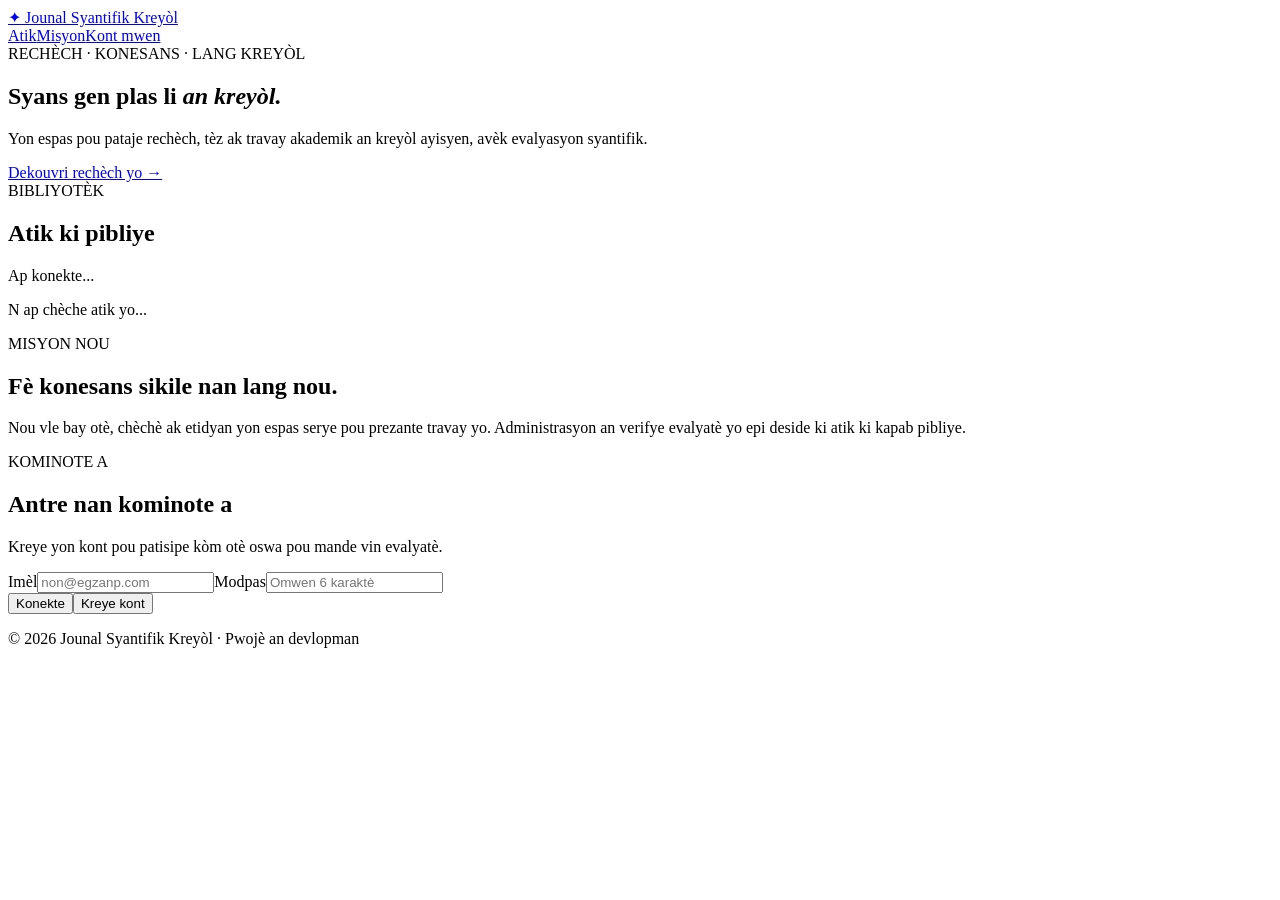
==== index.html @ a8b11b9a "Add initial Haitian Creole journal website: index.html" ====
<!doctype html><html lang="ht"><head><meta charset="UTF-8"><meta name="viewport" content="width=device-width,initial-scale=1"><title>Jounal Syantifik Kreyòl</title><link rel="stylesheet" href="./style.css"></head><body><header><a href="./" class="logo">✦ Jounal Syantifik Kreyòl</a><nav><a href="#atik">Atik</a><a href="#misyon">Misyon</a><a href="#kont">Kont mwen</a></nav></header><main><section class="hero"><span class="eyebrow">RECHÈCH · KONESANS · LANG KREYÒL</span><h1>Syans gen plas li <em>an kreyòl.</em></h1><p>Yon espas pou pataje rechèch, tèz ak travay akademik an kreyòl ayisyen, avèk evalyasyon syantifik.</p><a class="button" href="#atik">Dekouvri rechèch yo →</a></section><section id="atik"><div class="heading"><div><span class="eyebrow">BIBLIYOTÈK</span><h2>Atik ki pibliye</h2></div><span id="status">Ap konekte...</span></div><div id="articles" class="cards"><p>N ap chèche atik yo...</p></div></section><section id="misyon" class="mission"><div><span class="eyebrow">MISYON NOU</span><h2>Fè konesans sikile nan lang nou.</h2></div><p>Nou vle bay otè, chèchè ak etidyan yon espas serye pou prezante travay yo. Administrasyon an verifye evalyatè yo epi deside ki atik ki kapab pibliye.</p></section><section id="kont"><span class="eyebrow">KOMINOTE A</span><h2>Antre nan kominote a</h2><p>Kreye yon kont pou patisipe kòm otè oswa pou mande vin evalyatè.</p><div id="account"><form id="auth"><label>Imèl<input name="email" type="email" required placeholder="non@egzanp.com"></label><label>Modpas<input name="password" type="password" required minlength="6" placeholder="Omwen 6 karaktè"></label><div class="buttons"><button type="submit">Konekte</button><button type="button" id="signup" class="outline">Kreye kont</button></div></form></div><p id="message" role="status"></p></section></main><footer>© 2026 Jounal Syantifik Kreyòl · Pwojè an devlopman</footer><script type="module" src="./app.js"></script></body></html>
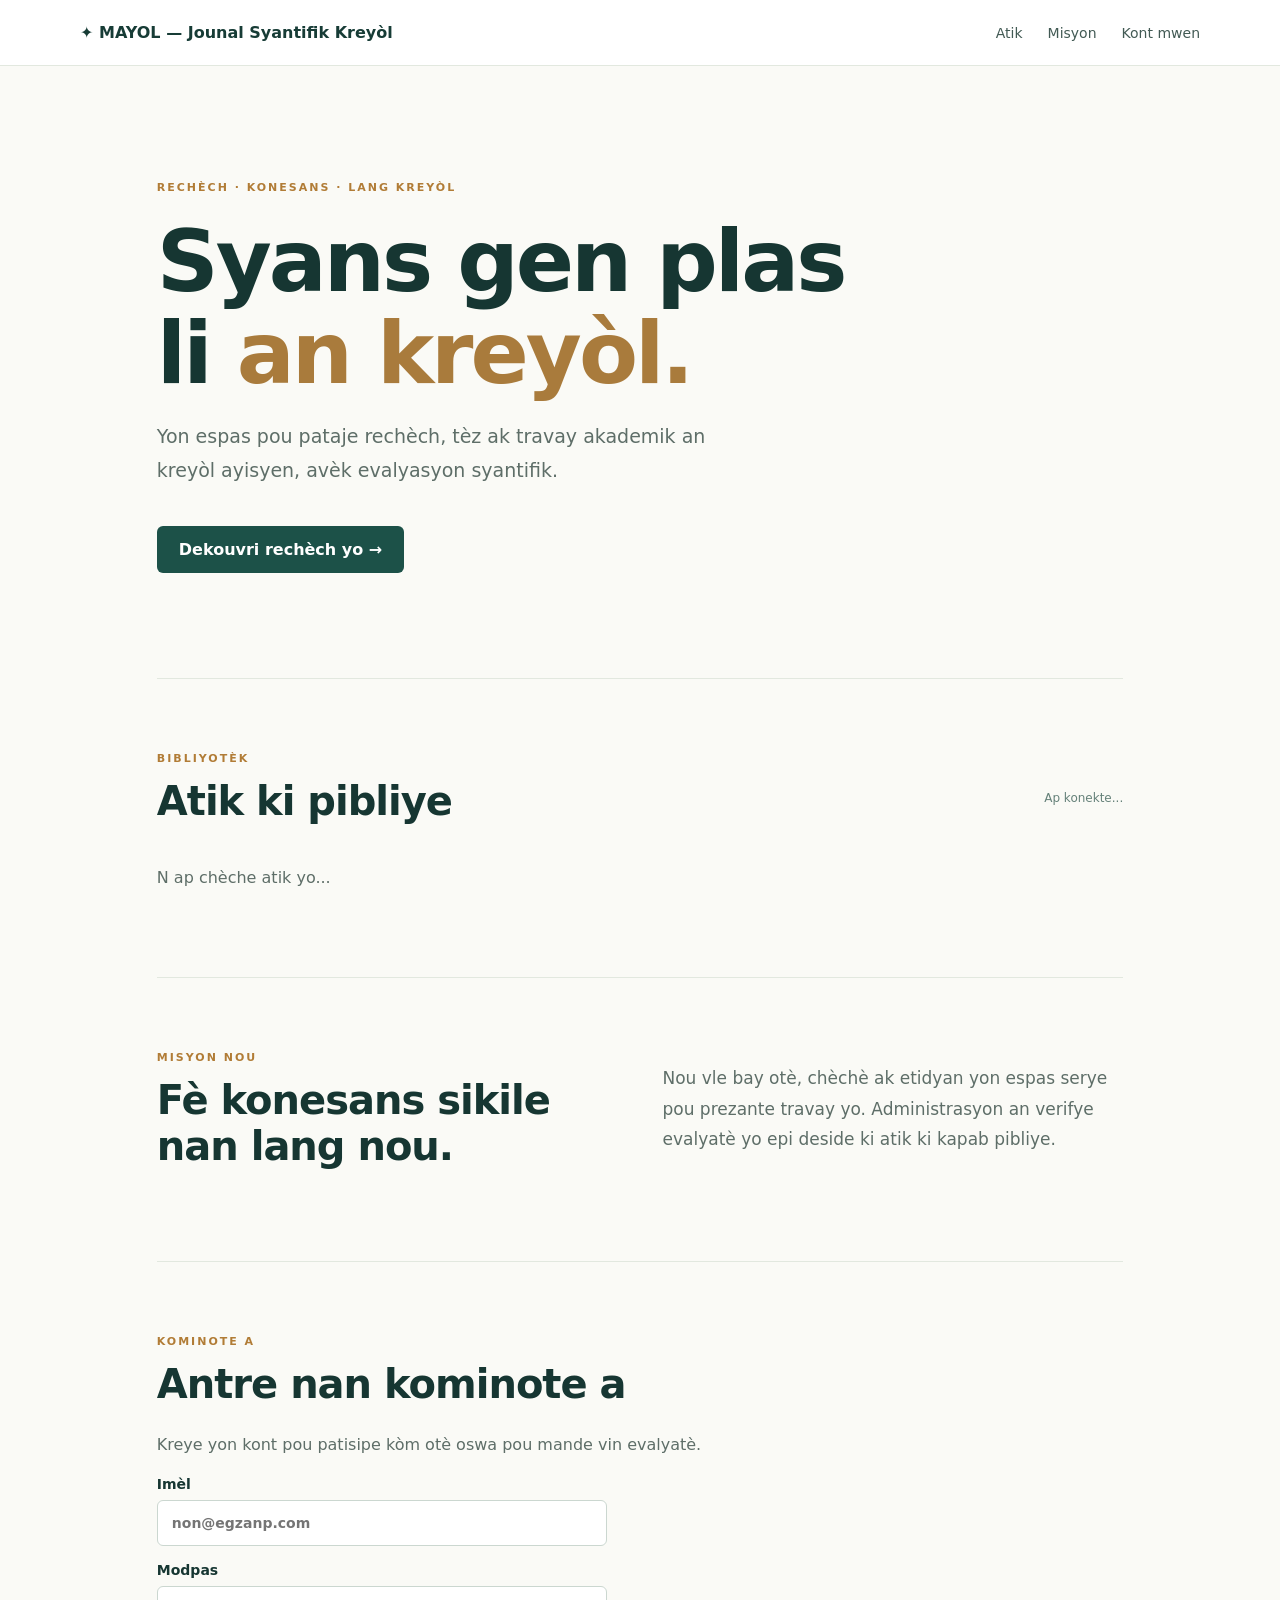
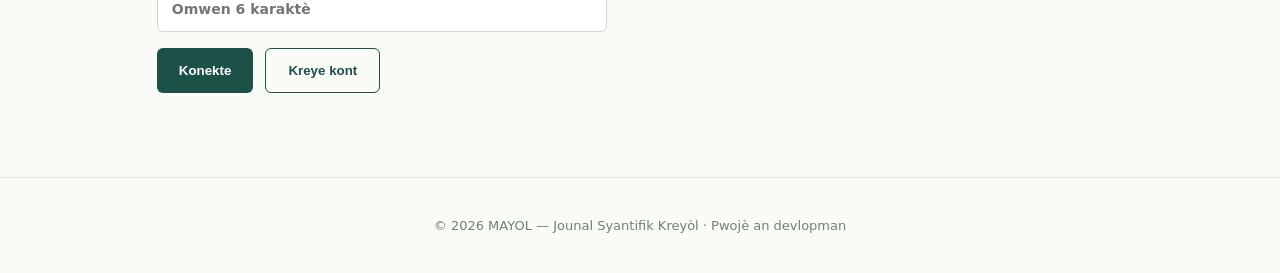
==== commit 979eb535: "Brand journal website as MAYOL" ====
--- a/index.html
+++ b/index.html
@@ -1 +1 @@
-<!doctype html><html lang="ht"><head><meta charset="UTF-8"><meta name="viewport" content="width=device-width,initial-scale=1"><title>Jounal Syantifik Kreyòl</title><link rel="stylesheet" href="./style.css"></head><body><header><a href="./" class="logo">✦ Jounal Syantifik Kreyòl</a><nav><a href="#atik">Atik</a><a href="#misyon">Misyon</a><a href="#kont">Kont mwen</a></nav></header><main><section class="hero"><span class="eyebrow">RECHÈCH · KONESANS · LANG KREYÒL</span><h1>Syans gen plas li <em>an kreyòl.</em></h1><p>Yon espas pou pataje rechèch, tèz ak travay akademik an kreyòl ayisyen, avèk evalyasyon syantifik.</p><a class="button" href="#atik">Dekouvri rechèch yo →</a></section><section id="atik"><div class="heading"><div><span class="eyebrow">BIBLIYOTÈK</span><h2>Atik ki pibliye</h2></div><span id="status">Ap konekte...</span></div><div id="articles" class="cards"><p>N ap chèche atik yo...</p></div></section><section id="misyon" class="mission"><div><span class="eyebrow">MISYON NOU</span><h2>Fè konesans sikile nan lang nou.</h2></div><p>Nou vle bay otè, chèchè ak etidyan yon espas serye pou prezante travay yo. Administrasyon an verifye evalyatè yo epi deside ki atik ki kapab pibliye.</p></section><section id="kont"><span class="eyebrow">KOMINOTE A</span><h2>Antre nan kominote a</h2><p>Kreye yon kont pou patisipe kòm otè oswa pou mande vin evalyatè.</p><div id="account"><form id="auth"><label>Imèl<input name="email" type="email" required placeholder="non@egzanp.com"></label><label>Modpas<input name="password" type="password" required minlength="6" placeholder="Omwen 6 karaktè"></label><div class="buttons"><button type="submit">Konekte</button><button type="button" id="signup" class="outline">Kreye kont</button></div></form></div><p id="message" role="status"></p></section></main><footer>© 2026 Jounal Syantifik Kreyòl · Pwojè an devlopman</footer><script type="module" src="./app.js"></script></body></html>+<!doctype html><html lang="ht"><head><meta charset="UTF-8"><meta name="viewport" content="width=device-width,initial-scale=1"><title>MAYOL — Jounal Syantifik Kreyòl</title><link rel="stylesheet" href="./style.css"></head><body><header><a href="./" class="logo">✦ MAYOL <span>— Jounal Syantifik Kreyòl</span></a><nav><a href="#atik">Atik</a><a href="#misyon">Misyon</a><a href="#kont">Kont mwen</a></nav></header><main><section class="hero"><span class="eyebrow">RECHÈCH · KONESANS · LANG KREYÒL</span><h1>Syans gen plas li <em>an kreyòl.</em></h1><p>Yon espas pou pataje rechèch, tèz ak travay akademik an kreyòl ayisyen, avèk evalyasyon syantifik.</p><a class="button" href="#atik">Dekouvri rechèch yo →</a></section><section id="atik"><div class="heading"><div><span class="eyebrow">BIBLIYOTÈK</span><h2>Atik ki pibliye</h2></div><span id="status">Ap konekte...</span></div><div id="articles" class="cards"><p>N ap chèche atik yo...</p></div></section><section id="misyon" class="mission"><div><span class="eyebrow">MISYON NOU</span><h2>Fè konesans sikile nan lang nou.</h2></div><p>Nou vle bay otè, chèchè ak etidyan yon espas serye pou prezante travay yo. Administrasyon an verifye evalyatè yo epi deside ki atik ki kapab pibliye.</p></section><section id="kont"><span class="eyebrow">KOMINOTE A</span><h2>Antre nan kominote a</h2><p>Kreye yon kont pou patisipe kòm otè oswa pou mande vin evalyatè.</p><div id="account"><form id="auth"><label>Imèl<input name="email" type="email" required placeholder="non@egzanp.com"></label><label>Modpas<input name="password" type="password" required minlength="6" placeholder="Omwen 6 karaktè"></label><div class="buttons"><button type="submit">Konekte</button><button type="button" id="signup" class="outline">Kreye kont</button></div></form></div><p id="message" role="status"></p></section></main><footer>© 2026 MAYOL — Jounal Syantifik Kreyòl · Pwojè an devlopman</footer><script type="module" src="./app.js"></script></body></html>
--- a/style.css
+++ b/style.css
@@ -0,0 +1 @@
+:root{font-family:Inter,system-ui,-apple-system,sans-serif;color:#163632;background:#fafaf6;scroll-behavior:smooth}*{box-sizing:border-box}body{margin:0}header{display:flex;justify-content:space-between;align-items:center;padding:23px max(6%,calc((100vw - 1120px)/2));border-bottom:1px solid #e2e8df;background:white;gap:20px}.logo{font-weight:800;color:#173c36;text-decoration:none}nav{display:flex;gap:25px}nav a{color:#425a54;text-decoration:none;font-size:14px}main{max-width:1120px;margin:auto;padding:0 6%}.hero{padding:110px 0 105px;max-width:730px}.eyebrow{font-size:11px;letter-spacing:2px;color:#b17c36;font-weight:800}h1{font-size:clamp(46px,7vw,86px);line-height:1.07;letter-spacing:-3px;margin:20px 0}h1 em{color:#a97b3c;font-style:normal}p{line-height:1.8;color:#5e6e68}.hero p{font-size:19px;max-width:610px}.button,button{background:#1c5148;color:white;border:0;border-radius:6px;padding:14px 22px;display:inline-block;text-decoration:none;font-weight:700;cursor:pointer}.button{margin-top:20px}section:not(.hero){padding:68px 0;border-top:1px solid #e2e8df}.heading{display:flex;justify-content:space-between;align-items:center;gap:16px}h2{font-size:clamp(28px,4vw,40px);letter-spacing:-1px;margin:12px 0 24px}.cards{display:grid;grid-template-columns:repeat(auto-fit,minmax(250px,1fr));gap:18px}.article,.empty{background:white;padding:24px;border:1px solid #e0e8e2;border-radius:10px}.article h3{margin:8px 0}.article small{color:#a57939}.mission{display:grid;grid-template-columns:1fr 1fr;gap:45px}.mission p{font-size:17px}form{max-width:450px;display:grid;gap:16px}label{display:grid;gap:8px;font-size:14px;font-weight:600}input{padding:14px;border:1px solid #cbd7d0;border-radius:6px;font:inherit}.buttons{display:flex;gap:12px}.outline{background:transparent;color:#1c5148;border:1px solid #1c5148}#status{font-size:12px;color:#658179}#message{font-weight:600}footer{text-align:center;padding:40px;border-top:1px solid #e2e8df;color:#718079;font-size:13px}@media(max-width:650px){header{padding:20px;display:block}nav{margin-top:15px;gap:18px}main{padding:0 20px}.hero{padding:75px 0}.mission{grid-template-columns:1fr;gap:0}h1{letter-spacing:-2px}}
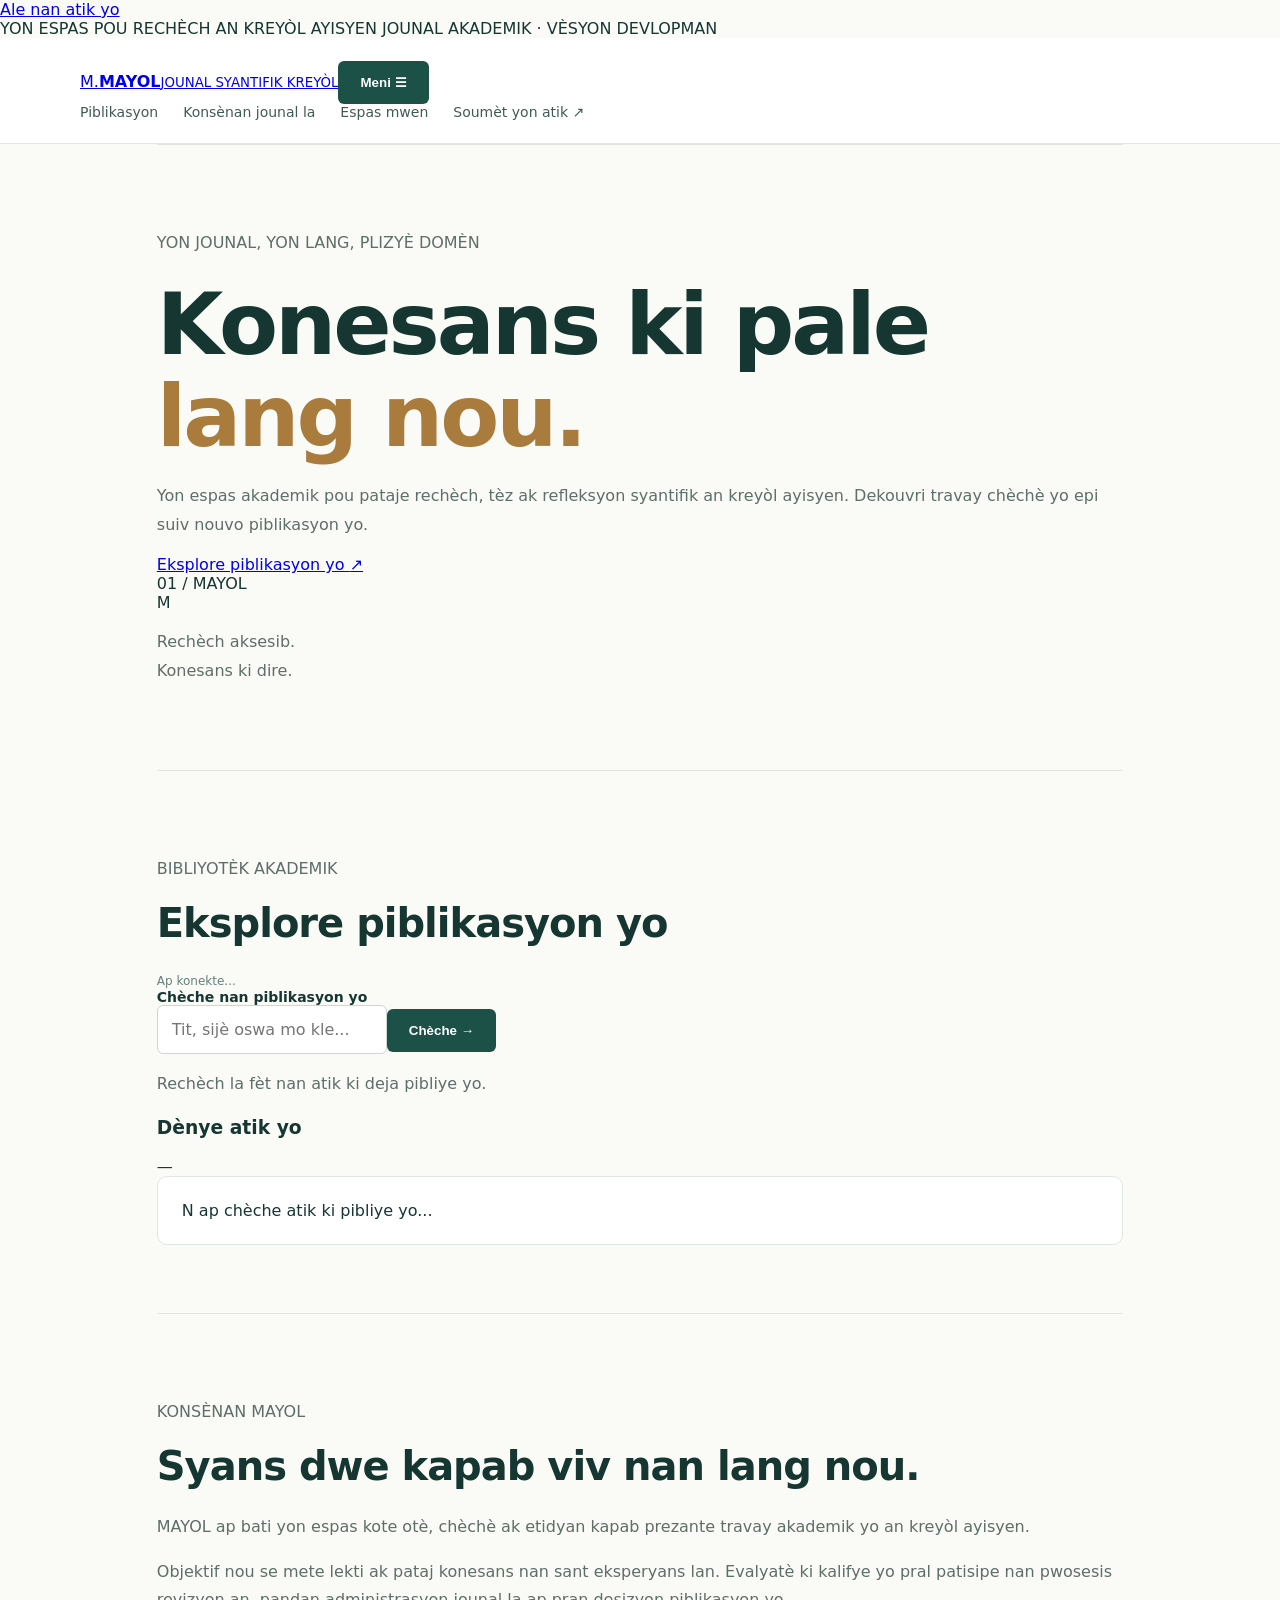
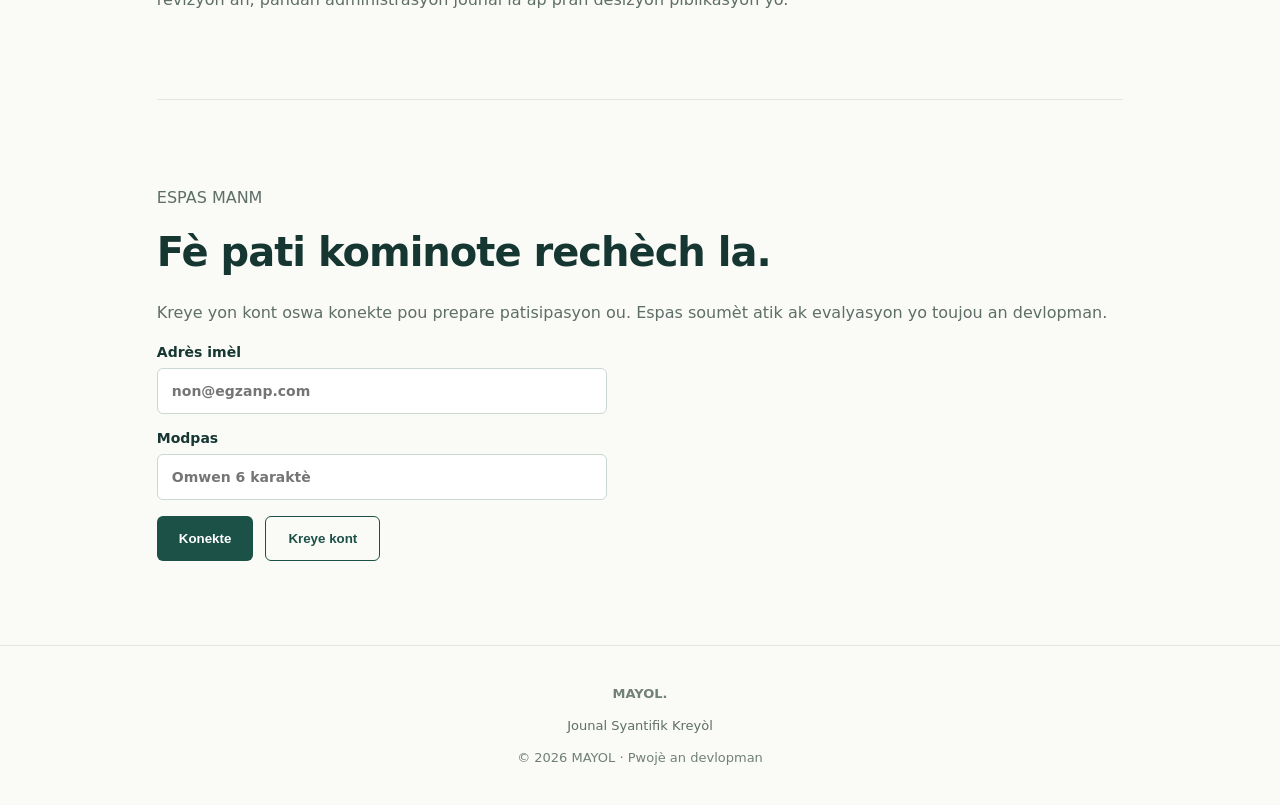
==== commit eb0c0cb5: "Redesign MAYOL in academic editorial style" ====
--- a/index.html
+++ b/index.html
@@ -1 +1,9 @@
-<!doctype html><html lang="ht"><head><meta charset="UTF-8"><meta name="viewport" content="width=device-width,initial-scale=1"><title>MAYOL — Jounal Syantifik Kreyòl</title><link rel="stylesheet" href="./style.css"></head><body><header><a href="./" class="logo">✦ MAYOL <span>— Jounal Syantifik Kreyòl</span></a><nav><a href="#atik">Atik</a><a href="#misyon">Misyon</a><a href="#kont">Kont mwen</a></nav></header><main><section class="hero"><span class="eyebrow">RECHÈCH · KONESANS · LANG KREYÒL</span><h1>Syans gen plas li <em>an kreyòl.</em></h1><p>Yon espas pou pataje rechèch, tèz ak travay akademik an kreyòl ayisyen, avèk evalyasyon syantifik.</p><a class="button" href="#atik">Dekouvri rechèch yo →</a></section><section id="atik"><div class="heading"><div><span class="eyebrow">BIBLIYOTÈK</span><h2>Atik ki pibliye</h2></div><span id="status">Ap konekte...</span></div><div id="articles" class="cards"><p>N ap chèche atik yo...</p></div></section><section id="misyon" class="mission"><div><span class="eyebrow">MISYON NOU</span><h2>Fè konesans sikile nan lang nou.</h2></div><p>Nou vle bay otè, chèchè ak etidyan yon espas serye pou prezante travay yo. Administrasyon an verifye evalyatè yo epi deside ki atik ki kapab pibliye.</p></section><section id="kont"><span class="eyebrow">KOMINOTE A</span><h2>Antre nan kominote a</h2><p>Kreye yon kont pou patisipe kòm otè oswa pou mande vin evalyatè.</p><div id="account"><form id="auth"><label>Imèl<input name="email" type="email" required placeholder="non@egzanp.com"></label><label>Modpas<input name="password" type="password" required minlength="6" placeholder="Omwen 6 karaktè"></label><div class="buttons"><button type="submit">Konekte</button><button type="button" id="signup" class="outline">Kreye kont</button></div></form></div><p id="message" role="status"></p></section></main><footer>© 2026 MAYOL — Jounal Syantifik Kreyòl · Pwojè an devlopman</footer><script type="module" src="./app.js"></script></body></html>+<!doctype html>
+<html lang="ht"><head><meta charset="UTF-8"><meta name="viewport" content="width=device-width,initial-scale=1"><meta name="description" content="MAYOL — Jounal syantifik an kreyòl ayisyen. Rechèch, atik ak konesans akademik."><title>MAYOL — Jounal Syantifik Kreyòl</title><link rel="stylesheet" href="./style.css"></head>
+<body><a class="skip" href="#atik">Ale nan atik yo</a><div class="utility"><div class="wrap">YON ESPAS POU RECHÈCH AN KREYÒL AYISYEN <span>JOUNAL AKADEMIK · VÈSYON DEVLOPMAN</span></div></div>
+<header class="site-header"><div class="wrap header-inner"><a class="brand" href="./" aria-label="MAYOL, paj dakèy"><span class="brand-mark">M.</span><span class="brand-text"><strong>MAYOL</strong><small>JOUNAL SYANTIFIK KREYÒL</small></span></a><button class="menu-toggle" id="menu-toggle" aria-expanded="false" aria-controls="main-nav">Meni ☰</button><nav id="main-nav" aria-label="Navigasyon prensipal"><a href="#atik">Piblikasyon</a><a href="#misyon">Konsènan jounal la</a><a href="#kont">Espas mwen</a><a class="nav-cta" href="#kont">Soumèt yon atik <span aria-hidden="true">↗</span></a></nav></div></header>
+<main><section class="intro wrap"><div class="intro-main"><p class="kicker"><span class="rule"></span> YON JOUNAL, YON LANG, PLIZYÈ DOMÈN</p><h1>Konesans ki pale <em>lang nou.</em></h1><p class="lead">Yon espas akademik pou pataje rechèch, tèz ak refleksyon syantifik an kreyòl ayisyen. Dekouvri travay chèchè yo epi suiv nouvo piblikasyon yo.</p><a class="text-link" href="#atik">Eksplore piblikasyon yo <span aria-hidden="true">↗</span></a></div><aside class="intro-aside"><span class="aside-no">01 / MAYOL</span><div class="aside-art" aria-hidden="true"><span>M</span></div><p>Rechèch aksesib.<br>Konesans ki dire.</p></aside></section>
+<section id="atik" class="catalog"><div class="wrap"><div class="section-top"><div><p class="kicker">BIBLIYOTÈK AKADEMIK</p><h2>Eksplore piblikasyon yo</h2></div><span id="status" class="connection" aria-live="polite">Ap konekte...</span></div><div class="searchbar"><label class="search-label" for="article-search">Chèche nan piblikasyon yo</label><div class="search-controls"><input id="article-search" type="search" placeholder="Tit, sijè oswa mo kle..." autocomplete="off"><button id="search-button" type="button">Chèche <span aria-hidden="true">→</span></button></div><p class="search-hint">Rechèch la fèt nan atik ki deja pibliye yo.</p></div><div class="catalog-heading"><h3>Dènye atik yo</h3><span id="article-count" aria-live="polite">—</span></div><div id="articles" class="article-list"><div class="empty">N ap chèche atik ki pibliye yo...</div></div></div></section>
+<section id="misyon" class="about wrap"><div><p class="kicker">KONSÈNAN MAYOL</p><h2>Syans dwe kapab viv nan lang nou.</h2></div><div class="about-copy"><p>MAYOL ap bati yon espas kote otè, chèchè ak etidyan kapab prezante travay akademik yo an kreyòl ayisyen.</p><p>Objektif nou se mete lekti ak pataj konesans nan sant eksperyans lan. Evalyatè ki kalifye yo pral patisipe nan pwosesis revizyon an, pandan administrasyon jounal la ap pran desizyon piblikasyon yo.</p></div></section>
+<section id="kont" class="account-section"><div class="wrap account-grid"><div><p class="kicker">ESPAS MANM</p><h2>Fè pati kominote rechèch la.</h2><p>Kreye yon kont oswa konekte pou prepare patisipasyon ou. Espas soumèt atik ak evalyasyon yo toujou an devlopman.</p></div><div class="account-panel"><div id="account"><form id="auth"><label>Adrès imèl<input name="email" type="email" required placeholder="non@egzanp.com"></label><label>Modpas<input name="password" type="password" minlength="6" required placeholder="Omwen 6 karaktè"></label><div class="buttons"><button type="submit">Konekte</button><button type="button" id="signup" class="outline">Kreye kont</button></div></form></div><p id="message" role="status"></p></div></div></section></main>
+<footer><div class="wrap footer-inner"><div><strong>MAYOL.</strong><p>Jounal Syantifik Kreyòl</p></div><span>© 2026 MAYOL · Pwojè an devlopman</span></div></footer><script type="module" src="./app.js"></script></body></html>
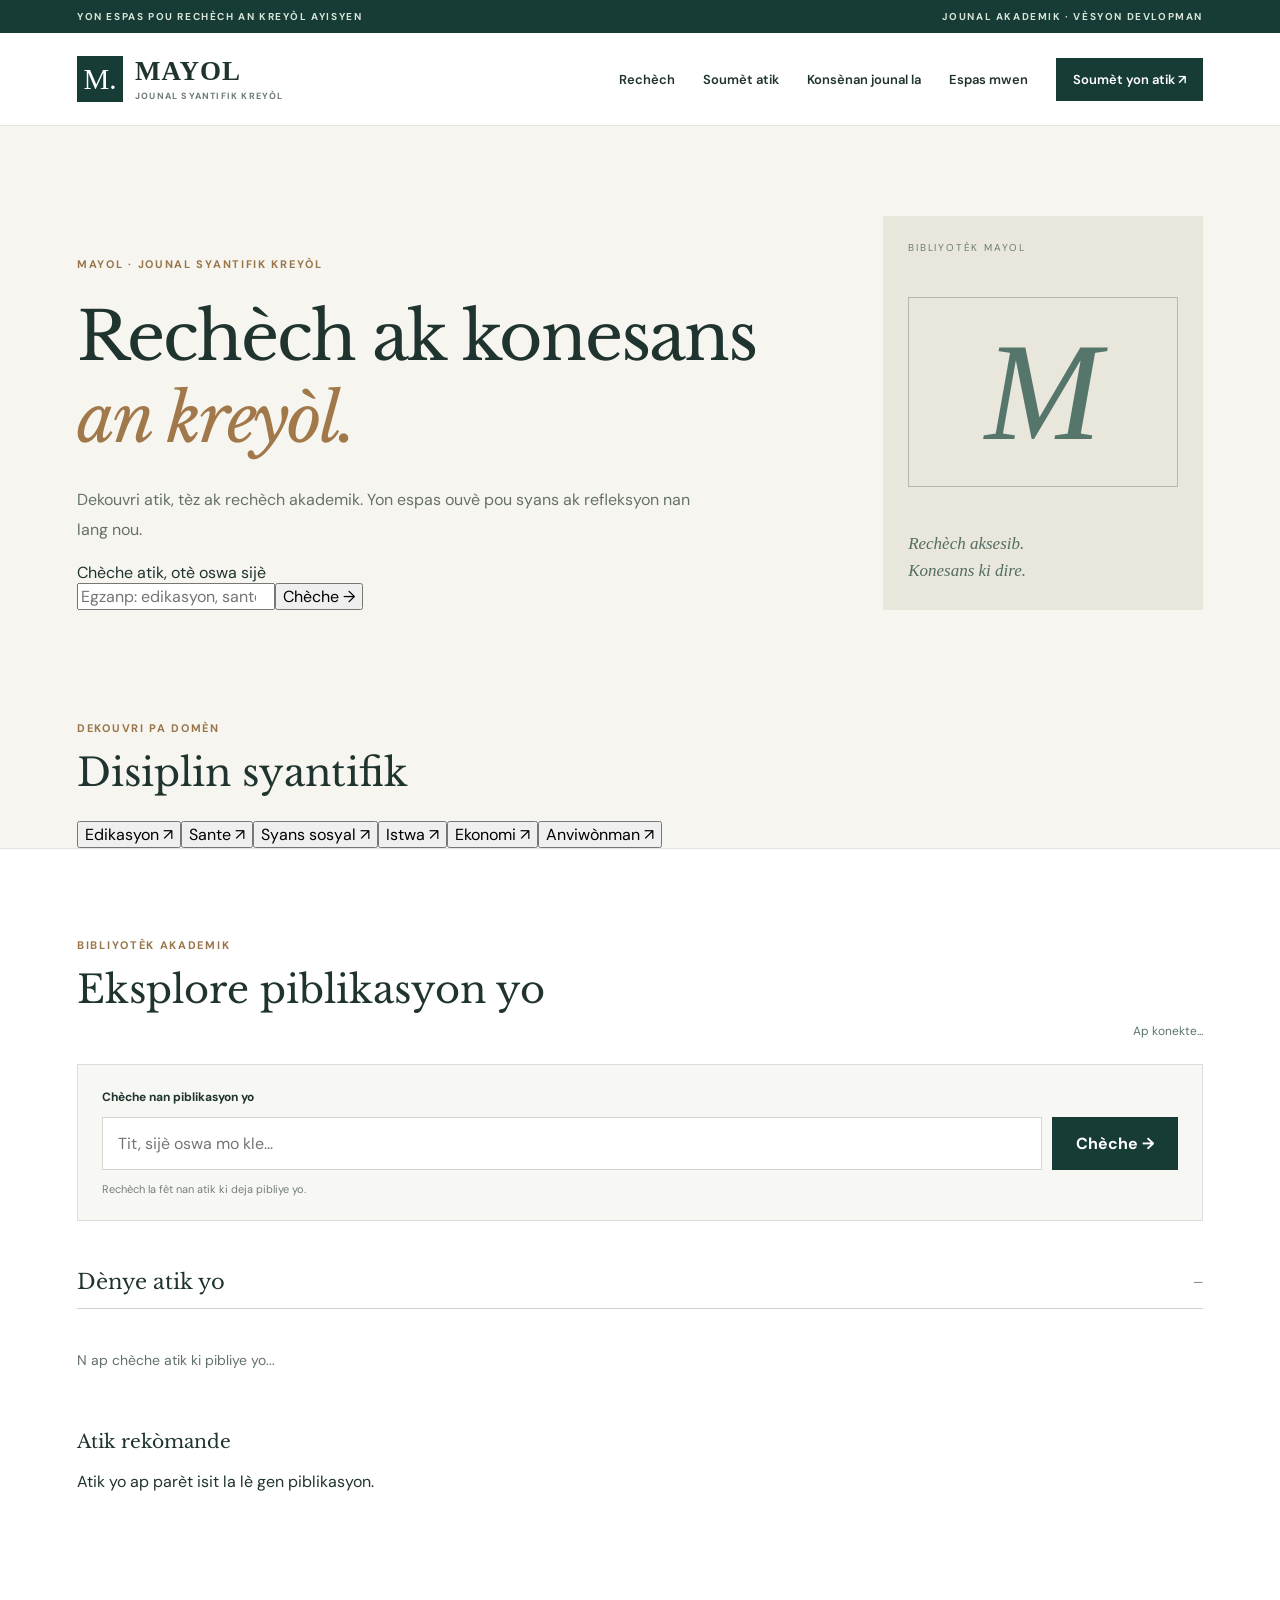
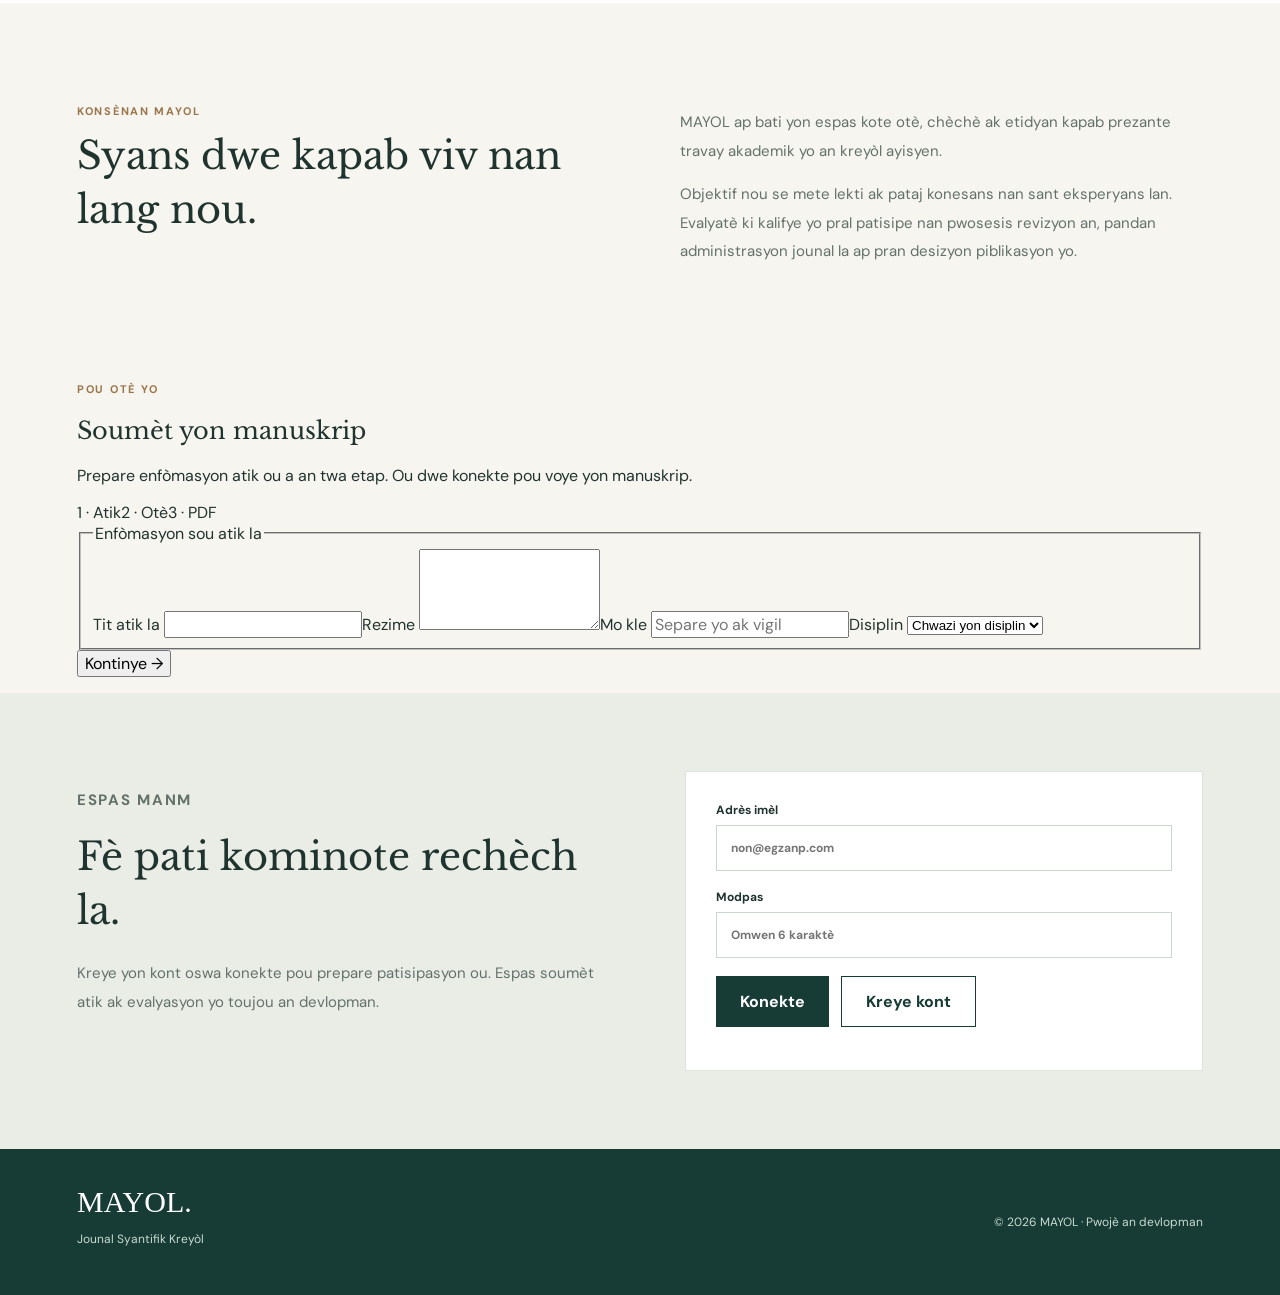
==== commit 36b927dc: "Build SSRN-inspired homepage and manuscript submission wizard" ====
--- a/index.html
+++ b/index.html
@@ -1,9 +1,8 @@
 <!doctype html>
 <html lang="ht"><head><meta charset="UTF-8"><meta name="viewport" content="width=device-width,initial-scale=1"><meta name="description" content="MAYOL — Jounal syantifik an kreyòl ayisyen. Rechèch, atik ak konesans akademik."><title>MAYOL — Jounal Syantifik Kreyòl</title><link rel="stylesheet" href="./style.css"></head>
 <body><a class="skip" href="#atik">Ale nan atik yo</a><div class="utility"><div class="wrap">YON ESPAS POU RECHÈCH AN KREYÒL AYISYEN <span>JOUNAL AKADEMIK · VÈSYON DEVLOPMAN</span></div></div>
-<header class="site-header"><div class="wrap header-inner"><a class="brand" href="./" aria-label="MAYOL, paj dakèy"><span class="brand-mark">M.</span><span class="brand-text"><strong>MAYOL</strong><small>JOUNAL SYANTIFIK KREYÒL</small></span></a><button class="menu-toggle" id="menu-toggle" aria-expanded="false" aria-controls="main-nav">Meni ☰</button><nav id="main-nav" aria-label="Navigasyon prensipal"><a href="#atik">Piblikasyon</a><a href="#misyon">Konsènan jounal la</a><a href="#kont">Espas mwen</a><a class="nav-cta" href="#kont">Soumèt yon atik <span aria-hidden="true">↗</span></a></nav></div></header>
-<main><section class="intro wrap"><div class="intro-main"><p class="kicker"><span class="rule"></span> YON JOUNAL, YON LANG, PLIZYÈ DOMÈN</p><h1>Konesans ki pale <em>lang nou.</em></h1><p class="lead">Yon espas akademik pou pataje rechèch, tèz ak refleksyon syantifik an kreyòl ayisyen. Dekouvri travay chèchè yo epi suiv nouvo piblikasyon yo.</p><a class="text-link" href="#atik">Eksplore piblikasyon yo <span aria-hidden="true">↗</span></a></div><aside class="intro-aside"><span class="aside-no">01 / MAYOL</span><div class="aside-art" aria-hidden="true"><span>M</span></div><p>Rechèch aksesib.<br>Konesans ki dire.</p></aside></section>
-<section id="atik" class="catalog"><div class="wrap"><div class="section-top"><div><p class="kicker">BIBLIYOTÈK AKADEMIK</p><h2>Eksplore piblikasyon yo</h2></div><span id="status" class="connection" aria-live="polite">Ap konekte...</span></div><div class="searchbar"><label class="search-label" for="article-search">Chèche nan piblikasyon yo</label><div class="search-controls"><input id="article-search" type="search" placeholder="Tit, sijè oswa mo kle..." autocomplete="off"><button id="search-button" type="button">Chèche <span aria-hidden="true">→</span></button></div><p class="search-hint">Rechèch la fèt nan atik ki deja pibliye yo.</p></div><div class="catalog-heading"><h3>Dènye atik yo</h3><span id="article-count" aria-live="polite">—</span></div><div id="articles" class="article-list"><div class="empty">N ap chèche atik ki pibliye yo...</div></div></div></section>
+<header class="site-header"><div class="wrap header-inner"><a class="brand" href="./" aria-label="MAYOL, paj dakèy"><span class="brand-mark">M.</span><span class="brand-text"><strong>MAYOL</strong><small>JOUNAL SYANTIFIK KREYÒL</small></span></a><button class="menu-toggle" id="menu-toggle" aria-expanded="false" aria-controls="main-nav">Meni ☰</button><nav id="main-nav" aria-label="Navigasyon prensipal"><a href="#atik">Rechèch</a><a href="#soumèt">Soumèt atik</a><a href="#misyon">Konsènan jounal la</a><a href="#kont">Espas mwen</a><a class="nav-cta" href="#soumèt">Soumèt yon atik <span aria-hidden="true">↗</span></a></nav></div></header>
+<main><section class="intro wrap"><div class="intro-main"><p class="kicker">MAYOL · JOUNAL SYANTIFIK KREYÒL</p><h1>Rechèch ak konesans <em>an kreyòl.</em></h1><p class="lead">Dekouvri atik, tèz ak rechèch akademik. Yon espas ouvè pou syans ak refleksyon nan lang nou.</p><form id="hero-search" class="hero-search"><label for="hero-query">Chèche atik, otè oswa sijè</label><div><input id="hero-query" type="search" placeholder="Egzanp: edikasyon, sante, istwa..." required><button type="submit">Chèche →</button></div></form></div><aside class="intro-aside"><span class="aside-no">BIBLIYOTÈK MAYOL</span><div class="aside-art" aria-hidden="true"><span>M</span></div><p>Rechèch aksesib.<br>Konesans ki dire.</p></aside></section><section class="disciplines wrap" aria-label="Disiplin syantifik"><div class="section-top"><div><p class="kicker">DEKOUVRI PA DOMÈN</p><h2>Disiplin syantifik</h2></div></div><div class="discipline-grid"><button data-topic="Edikasyon">Edikasyon <span>↗</span></button><button data-topic="Sante">Sante <span>↗</span></button><button data-topic="Syans sosyal">Syans sosyal <span>↗</span></button><button data-topic="Istwa">Istwa <span>↗</span></button><button data-topic="Ekonomi">Ekonomi <span>↗</span></button><button data-topic="Anviwònman">Anviwònman <span>↗</span></button></div></section><section id="atik" class="catalog"><div class="wrap"><div class="section-top"><div><p class="kicker">BIBLIYOTÈK AKADEMIK</p><h2>Eksplore piblikasyon yo</h2></div><span id="status" class="connection" aria-live="polite">Ap konekte...</span></div><div class="searchbar"><label class="search-label" for="article-search">Chèche nan piblikasyon yo</label><div class="search-controls"><input id="article-search" type="search" placeholder="Tit, sijè oswa mo kle..." autocomplete="off"><button id="search-button" type="button">Chèche <span aria-hidden="true">→</span></button></div><p class="search-hint">Rechèch la fèt nan atik ki deja pibliye yo.</p></div><div class="catalog-heading"><h3>Dènye atik yo</h3><span id="article-count" aria-live="polite">—</span></div><div class="publication-columns"><div><div id="articles" class="article-list"><div class="empty">N ap chèche atik ki pibliye yo...</div></div></div><aside class="recommendations"><h3>Atik rekòmande</h3><div id="recommended"><p>Atik yo ap parèt isit la lè gen piblikasyon.</p></div></aside></div></div></section>
 <section id="misyon" class="about wrap"><div><p class="kicker">KONSÈNAN MAYOL</p><h2>Syans dwe kapab viv nan lang nou.</h2></div><div class="about-copy"><p>MAYOL ap bati yon espas kote otè, chèchè ak etidyan kapab prezante travay akademik yo an kreyòl ayisyen.</p><p>Objektif nou se mete lekti ak pataj konesans nan sant eksperyans lan. Evalyatè ki kalifye yo pral patisipe nan pwosesis revizyon an, pandan administrasyon jounal la ap pran desizyon piblikasyon yo.</p></div></section>
-<section id="kont" class="account-section"><div class="wrap account-grid"><div><p class="kicker">ESPAS MANM</p><h2>Fè pati kominote rechèch la.</h2><p>Kreye yon kont oswa konekte pou prepare patisipasyon ou. Espas soumèt atik ak evalyasyon yo toujou an devlopman.</p></div><div class="account-panel"><div id="account"><form id="auth"><label>Adrès imèl<input name="email" type="email" required placeholder="non@egzanp.com"></label><label>Modpas<input name="password" type="password" minlength="6" required placeholder="Omwen 6 karaktè"></label><div class="buttons"><button type="submit">Konekte</button><button type="button" id="signup" class="outline">Kreye kont</button></div></form></div><p id="message" role="status"></p></div></div></section></main>
+<section id="soumèt" class="submission wrap"><p class="kicker">POU OTÈ YO</p><h2>Soumèt yon manuskrip</h2><p>Prepare enfòmasyon atik ou a an twa etap. Ou dwe konekte pou voye yon manuskrip.</p><div class="stepper" aria-label="Etap soumèt"><span class="active">1 · Atik</span><span>2 · Otè</span><span>3 · PDF</span></div><form id="submission-form"><fieldset data-step="1"><legend>Enfòmasyon sou atik la</legend><label>Tit atik la <input name="title" required maxlength="250"></label><label>Rezime <textarea name="abstract" rows="5" required maxlength="4000"></textarea></label><label>Mo kle <input name="keywords" placeholder="Separe yo ak vigil"></label><label>Disiplin <select name="discipline" required><option value="">Chwazi yon disiplin</option><option>Edikasyon</option><option>Sante</option><option>Syans sosyal</option><option>Istwa</option><option>Ekonomi</option><option>Anviwònman</option><option>Lòt</option></select></label></fieldset><fieldset data-step="2" hidden><legend>Enfòmasyon sou otè yo</legend><label>Non otè prensipal la <input name="author" required></label><label>Afilyasyon (inivèsite oswa òganizasyon) <input name="affiliation" required></label><label>Lòt otè (si genyen) <textarea name="coauthors" rows="3" placeholder="Non ak afilyasyon chak otè"></textarea></label></fieldset><fieldset data-step="3" hidden><legend>Fichye manuskrip la</legend><label>PDF obligatwa <input name="pdf" type="file" accept=".pdf,application/pdf" required></label><p class="fineprint">Maksimòm 15 MB. Fichye a dwe rete prive jiskaske administrasyon an otorize piblikasyon an.</p></fieldset><div class="step-actions"><button type="button" id="step-back" class="outline" hidden>Tounen</button><button type="button" id="step-next">Kontinye →</button><button type="submit" id="submit-paper" hidden>Voye manuskrip la</button></div><p id="submission-message" role="status"></p></form></section><section id="kont" class="account-section"><div class="wrap account-grid"><div><p class="kicker">ESPAS MANM</p><h2>Fè pati kominote rechèch la.</h2><p>Kreye yon kont oswa konekte pou prepare patisipasyon ou. Espas soumèt atik ak evalyasyon yo toujou an devlopman.</p></div><div class="account-panel"><div id="account"><form id="auth"><label>Adrès imèl<input name="email" type="email" required placeholder="non@egzanp.com"></label><label>Modpas<input name="password" type="password" minlength="6" required placeholder="Omwen 6 karaktè"></label><div class="buttons"><button type="submit">Konekte</button><button type="button" id="signup" class="outline">Kreye kont</button></div></form></div><p id="message" role="status"></p></div></div></section></main>
 <footer><div class="wrap footer-inner"><div><strong>MAYOL.</strong><p>Jounal Syantifik Kreyòl</p></div><span>© 2026 MAYOL · Pwojè an devlopman</span></div></footer><script type="module" src="./app.js"></script></body></html>
--- a/style.css
+++ b/style.css
@@ -1 +1,2 @@
-:root{font-family:Inter,system-ui,-apple-system,sans-serif;color:#163632;background:#fafaf6;scroll-behavior:smooth}*{box-sizing:border-box}body{margin:0}header{display:flex;justify-content:space-between;align-items:center;padding:23px max(6%,calc((100vw - 1120px)/2));border-bottom:1px solid #e2e8df;background:white;gap:20px}.logo{font-weight:800;color:#173c36;text-decoration:none}nav{display:flex;gap:25px}nav a{color:#425a54;text-decoration:none;font-size:14px}main{max-width:1120px;margin:auto;padding:0 6%}.hero{padding:110px 0 105px;max-width:730px}.eyebrow{font-size:11px;letter-spacing:2px;color:#b17c36;font-weight:800}h1{font-size:clamp(46px,7vw,86px);line-height:1.07;letter-spacing:-3px;margin:20px 0}h1 em{color:#a97b3c;font-style:normal}p{line-height:1.8;color:#5e6e68}.hero p{font-size:19px;max-width:610px}.button,button{background:#1c5148;color:white;border:0;border-radius:6px;padding:14px 22px;display:inline-block;text-decoration:none;font-weight:700;cursor:pointer}.button{margin-top:20px}section:not(.hero){padding:68px 0;border-top:1px solid #e2e8df}.heading{display:flex;justify-content:space-between;align-items:center;gap:16px}h2{font-size:clamp(28px,4vw,40px);letter-spacing:-1px;margin:12px 0 24px}.cards{display:grid;grid-template-columns:repeat(auto-fit,minmax(250px,1fr));gap:18px}.article,.empty{background:white;padding:24px;border:1px solid #e0e8e2;border-radius:10px}.article h3{margin:8px 0}.article small{color:#a57939}.mission{display:grid;grid-template-columns:1fr 1fr;gap:45px}.mission p{font-size:17px}form{max-width:450px;display:grid;gap:16px}label{display:grid;gap:8px;font-size:14px;font-weight:600}input{padding:14px;border:1px solid #cbd7d0;border-radius:6px;font:inherit}.buttons{display:flex;gap:12px}.outline{background:transparent;color:#1c5148;border:1px solid #1c5148}#status{font-size:12px;color:#658179}#message{font-weight:600}footer{text-align:center;padding:40px;border-top:1px solid #e2e8df;color:#718079;font-size:13px}@media(max-width:650px){header{padding:20px;display:block}nav{margin-top:15px;gap:18px}main{padding:0 20px}.hero{padding:75px 0}.mission{grid-template-columns:1fr;gap:0}h1{letter-spacing:-2px}}+@import url('https://fonts.googleapis.com/css2?family=DM+Sans:wght@400;500;600;700&family=Libre+Baskerville:ital,wght@0,400;0,700;1,400&display=swap');
+:root{font-family:'DM Sans',Arial,sans-serif;color:#20342f;background:#f7f5ef;scroll-behavior:smooth}*{box-sizing:border-box}body{margin:0}a{color:inherit}button,input{font:inherit}button{cursor:pointer}button:focus-visible,a:focus-visible,input:focus-visible{outline:3px solid #a77b4b;outline-offset:3px}.wrap{max-width:1190px;margin:auto;padding:0 32px}.skip{position:absolute;left:-9999px;top:10px;background:#fff;padding:10px;z-index:20}.skip:focus{left:10px}.utility{background:#173b35;color:#d8e3d9;font-size:10px;font-weight:700;letter-spacing:1.6px}.utility .wrap{display:flex;justify-content:space-between;padding-top:10px;padding-bottom:10px;gap:15px}.site-header{background:#fff;border-bottom:1px solid #e2e5df}.header-inner{min-height:92px;display:flex;align-items:center;justify-content:space-between;gap:24px}.brand{display:flex;align-items:center;gap:12px;text-decoration:none}.brand-mark{display:grid;place-items:center;background:#173b35;color:#fff;width:46px;height:46px;font-family:Georgia,serif;font-size:29px}.brand-text{display:grid;gap:3px}.brand-text strong{font-family:Georgia,serif;font-size:27px;letter-spacing:1px}.brand-text small{font-size:9px;font-weight:700;letter-spacing:1.2px;color:#6e7b74}nav{display:flex;align-items:center;gap:28px}nav a{font-size:13px;text-decoration:none;font-weight:600}nav a:hover,.text-link:hover{color:#9b703f}.nav-cta{background:#173b35;color:white;padding:13px 17px}.nav-cta:hover{color:white;background:#24584f}.menu-toggle{display:none;background:transparent;border:1px solid #b9c6bd;padding:9px}.intro{display:grid;grid-template-columns:1.6fr .7fr;gap:75px;padding-top:90px;padding-bottom:100px}.intro-main{padding-top:30px}.kicker{font-size:11px;font-weight:700;letter-spacing:1.7px;color:#9a754a;text-transform:uppercase}.rule{display:inline-block;width:23px;height:1px;background:#a77b4b;vertical-align:middle;margin-right:8px}h1,h2,h3{font-family:'Libre Baskerville',Georgia,serif;font-weight:400}h1{font-size:clamp(42px,5.2vw,70px);line-height:1.23;letter-spacing:-2px;max-width:730px;margin:25px 0}h1 em{color:#a0784a;font-weight:400}.lead{max-width:630px;color:#64716b;line-height:1.9;font-size:16px}.text-link{display:inline-flex;gap:18px;text-decoration:none;border-bottom:1px solid #a0784a;padding:0 0 10px;margin-top:26px;font-size:13px;font-weight:700}.intro-aside{background:#e9e7dc;padding:25px;min-height:365px;display:flex;flex-direction:column;justify-content:space-between}.aside-no{font-size:10px;letter-spacing:1.8px;color:#6b7b70}.aside-art{height:190px;display:grid;place-items:center;border:1px solid #b4b8a9}.aside-art span{font:italic 140px Georgia,serif;color:#56766b;line-height:1}.intro-aside p{font:italic 17px/1.6 Georgia,serif;color:#536d60;margin:0}.catalog{background:#fff;padding:78px 0 95px;border-top:1px solid #e2e5df}.section-top{display:flex;justify-content:space-between;align-items:end;gap:25px}.section-top h2,.about h2,.account-grid h2{font-size:clamp(28px,3vw,40px);line-height:1.4;margin:10px 0 22px}.connection{font-size:12px;color:#58766a}.searchbar{border:1px solid #d7dfd8;background:#f7f8f4;padding:24px;margin:25px 0 48px}.search-label{display:block;font-size:12px;font-weight:700;margin-bottom:12px}.search-controls{display:flex;gap:10px}.search-controls input{min-width:0;flex:1;background:#fff;border:1px solid #cfd9d1;padding:15px}.search-controls button,.buttons button{border:0;background:#173b35;color:#fff;padding:14px 24px;font-weight:700}.search-hint{font-size:11px;color:#748077;margin:12px 0 0}.catalog-heading{display:flex;align-items:center;justify-content:space-between;border-bottom:1px solid #cbd4cd;padding-bottom:13px}.catalog-heading h3{font-size:21px;margin:0}.catalog-heading span{font-size:12px;color:#687b70}.article-list{display:grid}.article{padding:28px 0;border-bottom:1px solid #e1e6e0}.article small{font-size:10px;letter-spacing:1.3px;color:#9a754a;font-weight:700}.article h3{font-size:22px;line-height:1.5;margin:9px 0}.article p{max-width:820px;color:#63716b;line-height:1.8;margin:0}.empty{padding:42px 0;color:#63716b;font-size:14px}.about{display:grid;grid-template-columns:1fr 1fr;gap:80px;padding-top:90px;padding-bottom:90px}.about-copy p,.account-grid p{font-size:15px;line-height:1.9;color:#63716b}.account-section{background:#eaece6;padding:78px 0}.account-grid{display:grid;grid-template-columns:1fr 1fr;gap:90px}.account-panel{background:#fff;border:1px solid #dce4db;padding:30px}.account-panel form{display:grid;gap:18px}.account-panel label{display:grid;gap:7px;font-size:12px;font-weight:700}.account-panel input{width:100%;padding:14px;border:1px solid #cbd7ce}.buttons{display:flex;gap:12px;flex-wrap:wrap}.buttons .outline{background:#fff;color:#173b35;border:1px solid #173b35}#message{font-size:13px}footer{background:#173b35;color:white}.footer-inner{display:flex;justify-content:space-between;align-items:center;padding-top:36px;padding-bottom:36px;gap:20px}.footer-inner strong{font:30px Georgia,serif}.footer-inner p,.footer-inner span{font-size:12px;color:#cadbd0}@media(max-width:820px){.utility span{display:none}.header-inner{min-height:75px}.menu-toggle{display:block}nav{display:none;position:absolute;top:111px;left:0;right:0;background:white;padding:20px 32px;z-index:10;border-bottom:1px solid #ddd;flex-direction:column;align-items:stretch}nav.open{display:flex}.intro{grid-template-columns:1fr;gap:30px;padding-top:40px;padding-bottom:65px}.intro-aside{min-height:180px}.aside-art{height:100px}.aside-art span{font-size:75px}.about,.account-grid{grid-template-columns:1fr;gap:24px}}@media(max-width:520px){.wrap{padding-left:20px;padding-right:20px}.brand-text strong{font-size:22px}.brand-text small{font-size:8px}h1{letter-spacing:-1px}.search-controls{flex-direction:column}.section-top{align-items:start;flex-direction:column}.footer-inner{flex-direction:column;align-items:start}}
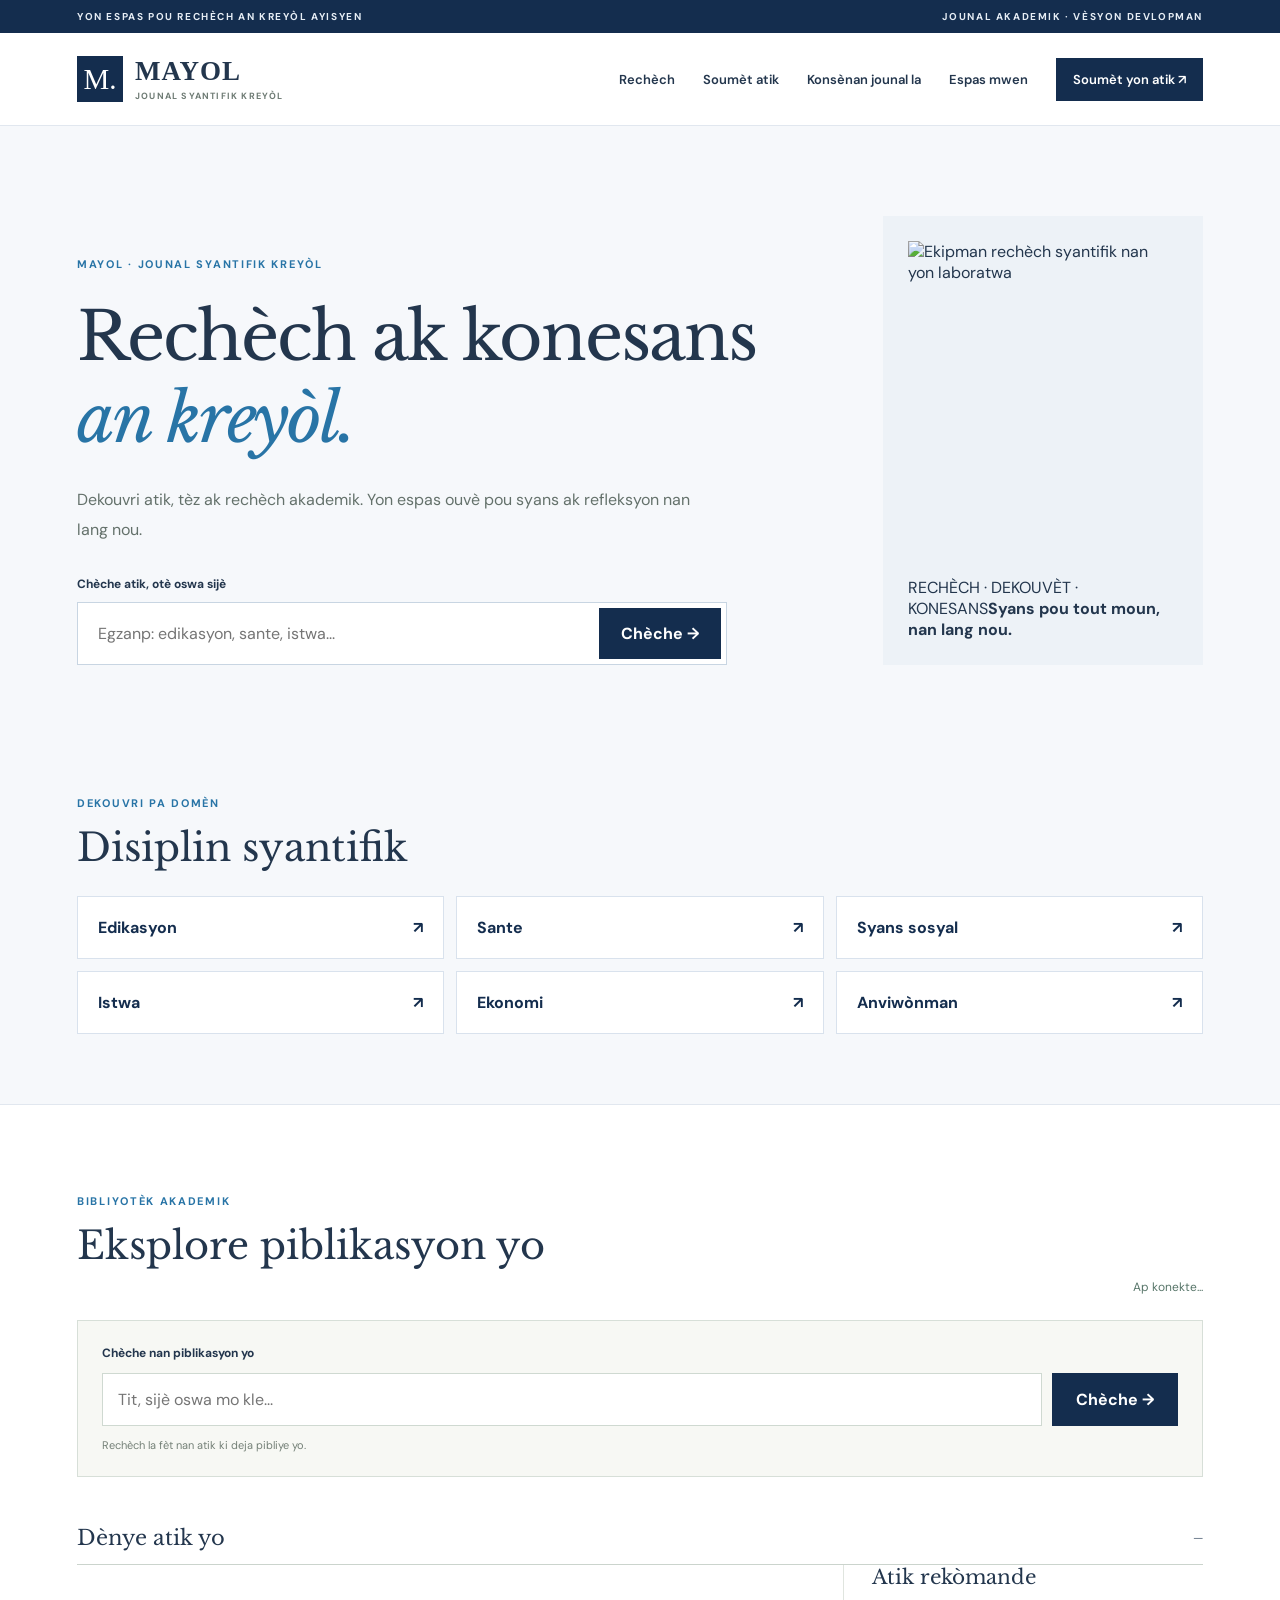
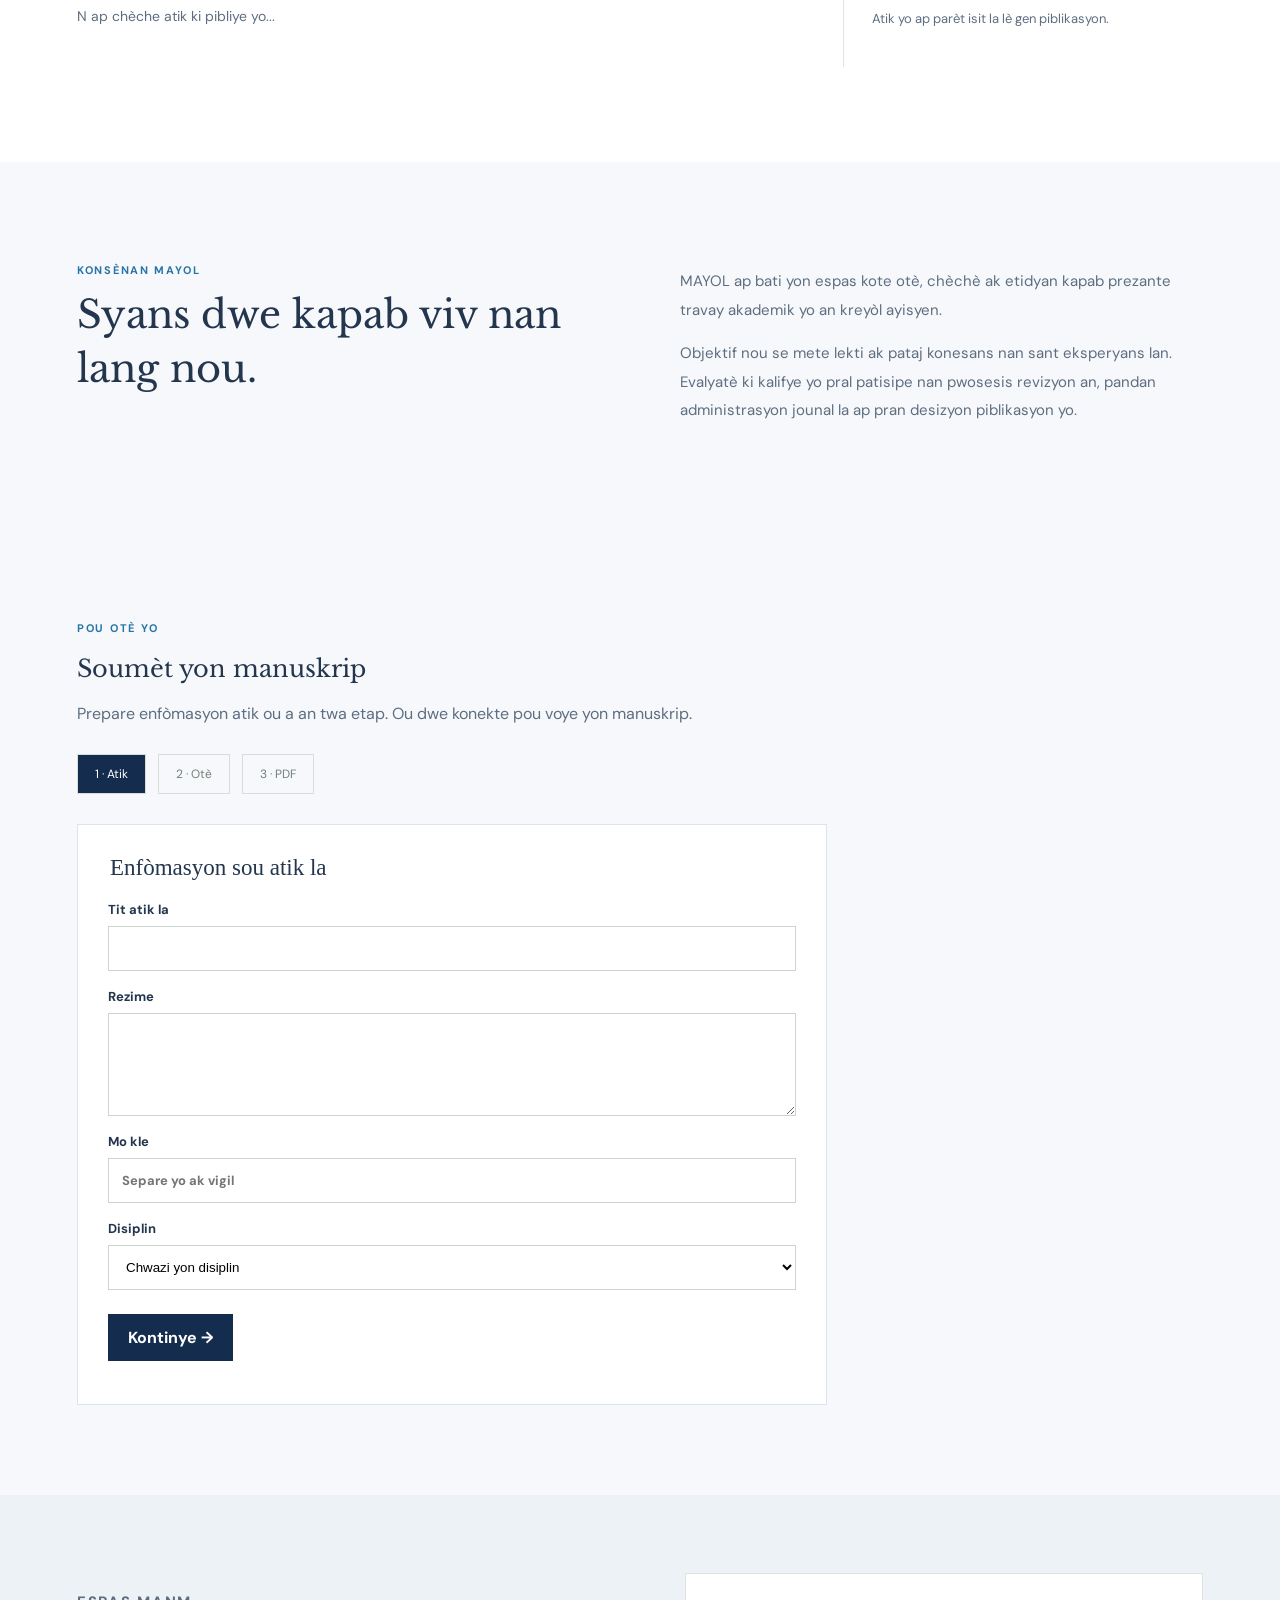
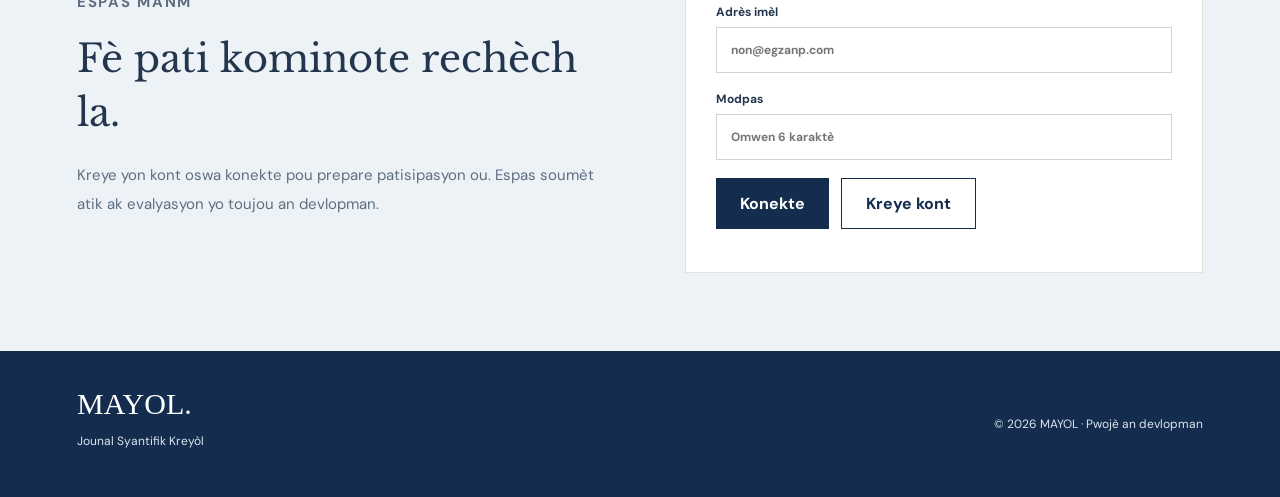
==== commit bac90767: "Add scientific research photo to MAYOL homepage" ====
--- a/index.html
+++ b/index.html
@@ -2,7 +2,7 @@
 <html lang="ht"><head><meta charset="UTF-8"><meta name="viewport" content="width=device-width,initial-scale=1"><meta name="description" content="MAYOL — Jounal syantifik an kreyòl ayisyen. Rechèch, atik ak konesans akademik."><title>MAYOL — Jounal Syantifik Kreyòl</title><link rel="stylesheet" href="./style.css"></head>
 <body><a class="skip" href="#atik">Ale nan atik yo</a><div class="utility"><div class="wrap">YON ESPAS POU RECHÈCH AN KREYÒL AYISYEN <span>JOUNAL AKADEMIK · VÈSYON DEVLOPMAN</span></div></div>
 <header class="site-header"><div class="wrap header-inner"><a class="brand" href="./" aria-label="MAYOL, paj dakèy"><span class="brand-mark">M.</span><span class="brand-text"><strong>MAYOL</strong><small>JOUNAL SYANTIFIK KREYÒL</small></span></a><button class="menu-toggle" id="menu-toggle" aria-expanded="false" aria-controls="main-nav">Meni ☰</button><nav id="main-nav" aria-label="Navigasyon prensipal"><a href="#atik">Rechèch</a><a href="#soumèt">Soumèt atik</a><a href="#misyon">Konsènan jounal la</a><a href="#kont">Espas mwen</a><a class="nav-cta" href="#soumèt">Soumèt yon atik <span aria-hidden="true">↗</span></a></nav></div></header>
-<main><section class="intro wrap"><div class="intro-main"><p class="kicker">MAYOL · JOUNAL SYANTIFIK KREYÒL</p><h1>Rechèch ak konesans <em>an kreyòl.</em></h1><p class="lead">Dekouvri atik, tèz ak rechèch akademik. Yon espas ouvè pou syans ak refleksyon nan lang nou.</p><form id="hero-search" class="hero-search"><label for="hero-query">Chèche atik, otè oswa sijè</label><div><input id="hero-query" type="search" placeholder="Egzanp: edikasyon, sante, istwa..." required><button type="submit">Chèche →</button></div></form></div><aside class="intro-aside"><span class="aside-no">BIBLIYOTÈK MAYOL</span><div class="aside-art" aria-hidden="true"><span>M</span></div><p>Rechèch aksesib.<br>Konesans ki dire.</p></aside></section><section class="disciplines wrap" aria-label="Disiplin syantifik"><div class="section-top"><div><p class="kicker">DEKOUVRI PA DOMÈN</p><h2>Disiplin syantifik</h2></div></div><div class="discipline-grid"><button data-topic="Edikasyon">Edikasyon <span>↗</span></button><button data-topic="Sante">Sante <span>↗</span></button><button data-topic="Syans sosyal">Syans sosyal <span>↗</span></button><button data-topic="Istwa">Istwa <span>↗</span></button><button data-topic="Ekonomi">Ekonomi <span>↗</span></button><button data-topic="Anviwònman">Anviwònman <span>↗</span></button></div></section><section id="atik" class="catalog"><div class="wrap"><div class="section-top"><div><p class="kicker">BIBLIYOTÈK AKADEMIK</p><h2>Eksplore piblikasyon yo</h2></div><span id="status" class="connection" aria-live="polite">Ap konekte...</span></div><div class="searchbar"><label class="search-label" for="article-search">Chèche nan piblikasyon yo</label><div class="search-controls"><input id="article-search" type="search" placeholder="Tit, sijè oswa mo kle..." autocomplete="off"><button id="search-button" type="button">Chèche <span aria-hidden="true">→</span></button></div><p class="search-hint">Rechèch la fèt nan atik ki deja pibliye yo.</p></div><div class="catalog-heading"><h3>Dènye atik yo</h3><span id="article-count" aria-live="polite">—</span></div><div class="publication-columns"><div><div id="articles" class="article-list"><div class="empty">N ap chèche atik ki pibliye yo...</div></div></div><aside class="recommendations"><h3>Atik rekòmande</h3><div id="recommended"><p>Atik yo ap parèt isit la lè gen piblikasyon.</p></div></aside></div></div></section>
+<main><section class="intro wrap"><div class="intro-main"><p class="kicker">MAYOL · JOUNAL SYANTIFIK KREYÒL</p><h1>Rechèch ak konesans <em>an kreyòl.</em></h1><p class="lead">Dekouvri atik, tèz ak rechèch akademik. Yon espas ouvè pou syans ak refleksyon nan lang nou.</p><form id="hero-search" class="hero-search"><label for="hero-query">Chèche atik, otè oswa sijè</label><div><input id="hero-query" type="search" placeholder="Egzanp: edikasyon, sante, istwa..." required><button type="submit">Chèche →</button></div></form></div><aside class="intro-aside science-photo"><img src="https://images.unsplash.com/photo-1532094349884-543bc11b234d?auto=format&fit=crop&w=1000&q=85" alt="Ekipman rechèch syantifik nan yon laboratwa" loading="eager" referrerpolicy="no-referrer"><div class="photo-caption"><span>RECHÈCH · DEKOUVÈT · KONESANS</span><strong>Syans pou tout moun, nan lang nou.</strong></div></aside></section><section class="disciplines wrap" aria-label="Disiplin syantifik"><div class="section-top"><div><p class="kicker">DEKOUVRI PA DOMÈN</p><h2>Disiplin syantifik</h2></div></div><div class="discipline-grid"><button data-topic="Edikasyon">Edikasyon <span>↗</span></button><button data-topic="Sante">Sante <span>↗</span></button><button data-topic="Syans sosyal">Syans sosyal <span>↗</span></button><button data-topic="Istwa">Istwa <span>↗</span></button><button data-topic="Ekonomi">Ekonomi <span>↗</span></button><button data-topic="Anviwònman">Anviwònman <span>↗</span></button></div></section><section id="atik" class="catalog"><div class="wrap"><div class="section-top"><div><p class="kicker">BIBLIYOTÈK AKADEMIK</p><h2>Eksplore piblikasyon yo</h2></div><span id="status" class="connection" aria-live="polite">Ap konekte...</span></div><div class="searchbar"><label class="search-label" for="article-search">Chèche nan piblikasyon yo</label><div class="search-controls"><input id="article-search" type="search" placeholder="Tit, sijè oswa mo kle..." autocomplete="off"><button id="search-button" type="button">Chèche <span aria-hidden="true">→</span></button></div><p class="search-hint">Rechèch la fèt nan atik ki deja pibliye yo.</p></div><div class="catalog-heading"><h3>Dènye atik yo</h3><span id="article-count" aria-live="polite">—</span></div><div class="publication-columns"><div><div id="articles" class="article-list"><div class="empty">N ap chèche atik ki pibliye yo...</div></div></div><aside class="recommendations"><h3>Atik rekòmande</h3><div id="recommended"><p>Atik yo ap parèt isit la lè gen piblikasyon.</p></div></aside></div></div></section>
 <section id="misyon" class="about wrap"><div><p class="kicker">KONSÈNAN MAYOL</p><h2>Syans dwe kapab viv nan lang nou.</h2></div><div class="about-copy"><p>MAYOL ap bati yon espas kote otè, chèchè ak etidyan kapab prezante travay akademik yo an kreyòl ayisyen.</p><p>Objektif nou se mete lekti ak pataj konesans nan sant eksperyans lan. Evalyatè ki kalifye yo pral patisipe nan pwosesis revizyon an, pandan administrasyon jounal la ap pran desizyon piblikasyon yo.</p></div></section>
 <section id="soumèt" class="submission wrap"><p class="kicker">POU OTÈ YO</p><h2>Soumèt yon manuskrip</h2><p>Prepare enfòmasyon atik ou a an twa etap. Ou dwe konekte pou voye yon manuskrip.</p><div class="stepper" aria-label="Etap soumèt"><span class="active">1 · Atik</span><span>2 · Otè</span><span>3 · PDF</span></div><form id="submission-form"><fieldset data-step="1"><legend>Enfòmasyon sou atik la</legend><label>Tit atik la <input name="title" required maxlength="250"></label><label>Rezime <textarea name="abstract" rows="5" required maxlength="4000"></textarea></label><label>Mo kle <input name="keywords" placeholder="Separe yo ak vigil"></label><label>Disiplin <select name="discipline" required><option value="">Chwazi yon disiplin</option><option>Edikasyon</option><option>Sante</option><option>Syans sosyal</option><option>Istwa</option><option>Ekonomi</option><option>Anviwònman</option><option>Lòt</option></select></label></fieldset><fieldset data-step="2" hidden><legend>Enfòmasyon sou otè yo</legend><label>Non otè prensipal la <input name="author" required></label><label>Afilyasyon (inivèsite oswa òganizasyon) <input name="affiliation" required></label><label>Lòt otè (si genyen) <textarea name="coauthors" rows="3" placeholder="Non ak afilyasyon chak otè"></textarea></label></fieldset><fieldset data-step="3" hidden><legend>Fichye manuskrip la</legend><label>PDF obligatwa <input name="pdf" type="file" accept=".pdf,application/pdf" required></label><p class="fineprint">Maksimòm 15 MB. Fichye a dwe rete prive jiskaske administrasyon an otorize piblikasyon an.</p></fieldset><div class="step-actions"><button type="button" id="step-back" class="outline" hidden>Tounen</button><button type="button" id="step-next">Kontinye →</button><button type="submit" id="submit-paper" hidden>Voye manuskrip la</button></div><p id="submission-message" role="status"></p></form></section><section id="kont" class="account-section"><div class="wrap account-grid"><div><p class="kicker">ESPAS MANM</p><h2>Fè pati kominote rechèch la.</h2><p>Kreye yon kont oswa konekte pou prepare patisipasyon ou. Espas soumèt atik ak evalyasyon yo toujou an devlopman.</p></div><div class="account-panel"><div id="account"><form id="auth"><label>Adrès imèl<input name="email" type="email" required placeholder="non@egzanp.com"></label><label>Modpas<input name="password" type="password" minlength="6" required placeholder="Omwen 6 karaktè"></label><div class="buttons"><button type="submit">Konekte</button><button type="button" id="signup" class="outline">Kreye kont</button></div></form></div><p id="message" role="status"></p></div></div></section></main>
 <footer><div class="wrap footer-inner"><div><strong>MAYOL.</strong><p>Jounal Syantifik Kreyòl</p></div><span>© 2026 MAYOL · Pwojè an devlopman</span></div></footer><script type="module" src="./app.js"></script></body></html>
--- a/style.css
+++ b/style.css
@@ -1,2 +1,4 @@
 @import url('https://fonts.googleapis.com/css2?family=DM+Sans:wght@400;500;600;700&family=Libre+Baskerville:ital,wght@0,400;0,700;1,400&display=swap');
-:root{font-family:'DM Sans',Arial,sans-serif;color:#20342f;background:#f7f5ef;scroll-behavior:smooth}*{box-sizing:border-box}body{margin:0}a{color:inherit}button,input{font:inherit}button{cursor:pointer}button:focus-visible,a:focus-visible,input:focus-visible{outline:3px solid #a77b4b;outline-offset:3px}.wrap{max-width:1190px;margin:auto;padding:0 32px}.skip{position:absolute;left:-9999px;top:10px;background:#fff;padding:10px;z-index:20}.skip:focus{left:10px}.utility{background:#173b35;color:#d8e3d9;font-size:10px;font-weight:700;letter-spacing:1.6px}.utility .wrap{display:flex;justify-content:space-between;padding-top:10px;padding-bottom:10px;gap:15px}.site-header{background:#fff;border-bottom:1px solid #e2e5df}.header-inner{min-height:92px;display:flex;align-items:center;justify-content:space-between;gap:24px}.brand{display:flex;align-items:center;gap:12px;text-decoration:none}.brand-mark{display:grid;place-items:center;background:#173b35;color:#fff;width:46px;height:46px;font-family:Georgia,serif;font-size:29px}.brand-text{display:grid;gap:3px}.brand-text strong{font-family:Georgia,serif;font-size:27px;letter-spacing:1px}.brand-text small{font-size:9px;font-weight:700;letter-spacing:1.2px;color:#6e7b74}nav{display:flex;align-items:center;gap:28px}nav a{font-size:13px;text-decoration:none;font-weight:600}nav a:hover,.text-link:hover{color:#9b703f}.nav-cta{background:#173b35;color:white;padding:13px 17px}.nav-cta:hover{color:white;background:#24584f}.menu-toggle{display:none;background:transparent;border:1px solid #b9c6bd;padding:9px}.intro{display:grid;grid-template-columns:1.6fr .7fr;gap:75px;padding-top:90px;padding-bottom:100px}.intro-main{padding-top:30px}.kicker{font-size:11px;font-weight:700;letter-spacing:1.7px;color:#9a754a;text-transform:uppercase}.rule{display:inline-block;width:23px;height:1px;background:#a77b4b;vertical-align:middle;margin-right:8px}h1,h2,h3{font-family:'Libre Baskerville',Georgia,serif;font-weight:400}h1{font-size:clamp(42px,5.2vw,70px);line-height:1.23;letter-spacing:-2px;max-width:730px;margin:25px 0}h1 em{color:#a0784a;font-weight:400}.lead{max-width:630px;color:#64716b;line-height:1.9;font-size:16px}.text-link{display:inline-flex;gap:18px;text-decoration:none;border-bottom:1px solid #a0784a;padding:0 0 10px;margin-top:26px;font-size:13px;font-weight:700}.intro-aside{background:#e9e7dc;padding:25px;min-height:365px;display:flex;flex-direction:column;justify-content:space-between}.aside-no{font-size:10px;letter-spacing:1.8px;color:#6b7b70}.aside-art{height:190px;display:grid;place-items:center;border:1px solid #b4b8a9}.aside-art span{font:italic 140px Georgia,serif;color:#56766b;line-height:1}.intro-aside p{font:italic 17px/1.6 Georgia,serif;color:#536d60;margin:0}.catalog{background:#fff;padding:78px 0 95px;border-top:1px solid #e2e5df}.section-top{display:flex;justify-content:space-between;align-items:end;gap:25px}.section-top h2,.about h2,.account-grid h2{font-size:clamp(28px,3vw,40px);line-height:1.4;margin:10px 0 22px}.connection{font-size:12px;color:#58766a}.searchbar{border:1px solid #d7dfd8;background:#f7f8f4;padding:24px;margin:25px 0 48px}.search-label{display:block;font-size:12px;font-weight:700;margin-bottom:12px}.search-controls{display:flex;gap:10px}.search-controls input{min-width:0;flex:1;background:#fff;border:1px solid #cfd9d1;padding:15px}.search-controls button,.buttons button{border:0;background:#173b35;color:#fff;padding:14px 24px;font-weight:700}.search-hint{font-size:11px;color:#748077;margin:12px 0 0}.catalog-heading{display:flex;align-items:center;justify-content:space-between;border-bottom:1px solid #cbd4cd;padding-bottom:13px}.catalog-heading h3{font-size:21px;margin:0}.catalog-heading span{font-size:12px;color:#687b70}.article-list{display:grid}.article{padding:28px 0;border-bottom:1px solid #e1e6e0}.article small{font-size:10px;letter-spacing:1.3px;color:#9a754a;font-weight:700}.article h3{font-size:22px;line-height:1.5;margin:9px 0}.article p{max-width:820px;color:#63716b;line-height:1.8;margin:0}.empty{padding:42px 0;color:#63716b;font-size:14px}.about{display:grid;grid-template-columns:1fr 1fr;gap:80px;padding-top:90px;padding-bottom:90px}.about-copy p,.account-grid p{font-size:15px;line-height:1.9;color:#63716b}.account-section{background:#eaece6;padding:78px 0}.account-grid{display:grid;grid-template-columns:1fr 1fr;gap:90px}.account-panel{background:#fff;border:1px solid #dce4db;padding:30px}.account-panel form{display:grid;gap:18px}.account-panel label{display:grid;gap:7px;font-size:12px;font-weight:700}.account-panel input{width:100%;padding:14px;border:1px solid #cbd7ce}.buttons{display:flex;gap:12px;flex-wrap:wrap}.buttons .outline{background:#fff;color:#173b35;border:1px solid #173b35}#message{font-size:13px}footer{background:#173b35;color:white}.footer-inner{display:flex;justify-content:space-between;align-items:center;padding-top:36px;padding-bottom:36px;gap:20px}.footer-inner strong{font:30px Georgia,serif}.footer-inner p,.footer-inner span{font-size:12px;color:#cadbd0}@media(max-width:820px){.utility span{display:none}.header-inner{min-height:75px}.menu-toggle{display:block}nav{display:none;position:absolute;top:111px;left:0;right:0;background:white;padding:20px 32px;z-index:10;border-bottom:1px solid #ddd;flex-direction:column;align-items:stretch}nav.open{display:flex}.intro{grid-template-columns:1fr;gap:30px;padding-top:40px;padding-bottom:65px}.intro-aside{min-height:180px}.aside-art{height:100px}.aside-art span{font-size:75px}.about,.account-grid{grid-template-columns:1fr;gap:24px}}@media(max-width:520px){.wrap{padding-left:20px;padding-right:20px}.brand-text strong{font-size:22px}.brand-text small{font-size:8px}h1{letter-spacing:-1px}.search-controls{flex-direction:column}.section-top{align-items:start;flex-direction:column}.footer-inner{flex-direction:column;align-items:start}}+:root{font-family:'DM Sans',Arial,sans-serif;color:#23364d;background:#f6f8fb;scroll-behavior:smooth}*{box-sizing:border-box}body{margin:0}a{color:inherit}button,input{font:inherit}button{cursor:pointer}button:focus-visible,a:focus-visible,input:focus-visible{outline:3px solid #2874a6;outline-offset:3px}.wrap{max-width:1190px;margin:auto;padding:0 32px}.skip{position:absolute;left:-9999px;top:10px;background:#fff;padding:10px;z-index:20}.skip:focus{left:10px}.utility{background:#142d4e;color:#e6edf5;font-size:10px;font-weight:700;letter-spacing:1.6px}.utility .wrap{display:flex;justify-content:space-between;padding-top:10px;padding-bottom:10px;gap:15px}.site-header{background:#fff;border-bottom:1px solid #e1e7ef}.header-inner{min-height:92px;display:flex;align-items:center;justify-content:space-between;gap:24px}.brand{display:flex;align-items:center;gap:12px;text-decoration:none}.brand-mark{display:grid;place-items:center;background:#142d4e;color:#fff;width:46px;height:46px;font-family:Georgia,serif;font-size:29px}.brand-text{display:grid;gap:3px}.brand-text strong{font-family:Georgia,serif;font-size:27px;letter-spacing:1px}.brand-text small{font-size:9px;font-weight:700;letter-spacing:1.2px;color:#6e7b74}nav{display:flex;align-items:center;gap:28px}nav a{font-size:13px;text-decoration:none;font-weight:600}nav a:hover,.text-link:hover{color:#9b703f}.nav-cta{background:#142d4e;color:white;padding:13px 17px}.nav-cta:hover{color:white;background:#21486f}.menu-toggle{display:none;background:transparent;border:1px solid #b9c6bd;padding:9px}.intro{display:grid;grid-template-columns:1.6fr .7fr;gap:75px;padding-top:90px;padding-bottom:100px}.intro-main{padding-top:30px}.kicker{font-size:11px;font-weight:700;letter-spacing:1.7px;color:#2874a6;text-transform:uppercase}.rule{display:inline-block;width:23px;height:1px;background:#2874a6;vertical-align:middle;margin-right:8px}h1,h2,h3{font-family:'Libre Baskerville',Georgia,serif;font-weight:400}h1{font-size:clamp(42px,5.2vw,70px);line-height:1.23;letter-spacing:-2px;max-width:730px;margin:25px 0}h1 em{color:#2874a6;font-weight:400}.lead{max-width:630px;color:#64716b;line-height:1.9;font-size:16px}.text-link{display:inline-flex;gap:18px;text-decoration:none;border-bottom:1px solid #2874a6;padding:0 0 10px;margin-top:26px;font-size:13px;font-weight:700}.intro-aside{background:#edf2f7;padding:25px;min-height:365px;display:flex;flex-direction:column;justify-content:space-between}.aside-no{font-size:10px;letter-spacing:1.8px;color:#6b7b70}.aside-art{height:190px;display:grid;place-items:center;border:1px solid #b4b8a9}.aside-art span{font:italic 140px Georgia,serif;color:#456c93;line-height:1}.intro-aside p{font:italic 17px/1.6 Georgia,serif;color:#456c93;margin:0}.catalog{background:#fff;padding:78px 0 95px;border-top:1px solid #e1e7ef}.section-top{display:flex;justify-content:space-between;align-items:end;gap:25px}.section-top h2,.about h2,.account-grid h2{font-size:clamp(28px,3vw,40px);line-height:1.4;margin:10px 0 22px}.connection{font-size:12px;color:#58766a}.searchbar{border:1px solid #d7dfd8;background:#f7f8f4;padding:24px;margin:25px 0 48px}.search-label{display:block;font-size:12px;font-weight:700;margin-bottom:12px}.search-controls{display:flex;gap:10px}.search-controls input{min-width:0;flex:1;background:#fff;border:1px solid #cfd9d1;padding:15px}.search-controls button,.buttons button{border:0;background:#142d4e;color:#fff;padding:14px 24px;font-weight:700}.search-hint{font-size:11px;color:#748077;margin:12px 0 0}.catalog-heading{display:flex;align-items:center;justify-content:space-between;border-bottom:1px solid #cbd4cd;padding-bottom:13px}.catalog-heading h3{font-size:21px;margin:0}.catalog-heading span{font-size:12px;color:#5e6e80}.article-list{display:grid}.article{padding:28px 0;border-bottom:1px solid #e1e6e0}.article small{font-size:10px;letter-spacing:1.3px;color:#2874a6;font-weight:700}.article h3{font-size:22px;line-height:1.5;margin:9px 0}.article p{max-width:820px;color:#5e6e80;line-height:1.8;margin:0}.empty{padding:42px 0;color:#5e6e80;font-size:14px}.about{display:grid;grid-template-columns:1fr 1fr;gap:80px;padding-top:90px;padding-bottom:90px}.about-copy p,.account-grid p{font-size:15px;line-height:1.9;color:#5e6e80}.account-section{background:#edf2f7;padding:78px 0}.account-grid{display:grid;grid-template-columns:1fr 1fr;gap:90px}.account-panel{background:#fff;border:1px solid #dce4db;padding:30px}.account-panel form{display:grid;gap:18px}.account-panel label{display:grid;gap:7px;font-size:12px;font-weight:700}.account-panel input{width:100%;padding:14px;border:1px solid #cbd7ce}.buttons{display:flex;gap:12px;flex-wrap:wrap}.buttons .outline{background:#fff;color:#142d4e;border:1px solid #142d4e}#message{font-size:13px}footer{background:#142d4e;color:white}.footer-inner{display:flex;justify-content:space-between;align-items:center;padding-top:36px;padding-bottom:36px;gap:20px}.footer-inner strong{font:30px Georgia,serif}.footer-inner p,.footer-inner span{font-size:12px;color:#dce6f0}@media(max-width:820px){.utility span{display:none}.header-inner{min-height:75px}.menu-toggle{display:block}nav{display:none;position:absolute;top:111px;left:0;right:0;background:white;padding:20px 32px;z-index:10;border-bottom:1px solid #ddd;flex-direction:column;align-items:stretch}nav.open{display:flex}.intro{grid-template-columns:1fr;gap:30px;padding-top:40px;padding-bottom:65px}.intro-aside{min-height:180px}.aside-art{height:100px}.aside-art span{font-size:75px}.about,.account-grid{grid-template-columns:1fr;gap:24px}}@media(max-width:520px){.wrap{padding-left:20px;padding-right:20px}.brand-text strong{font-size:22px}.brand-text small{font-size:8px}h1{letter-spacing:-1px}.search-controls{flex-direction:column}.section-top{align-items:start;flex-direction:column}.footer-inner{flex-direction:column;align-items:start}}
+/* MAYOL publication discovery and manuscript wizard */
+.hero-search{margin-top:30px;max-width:650px}.hero-search label{display:block;font-size:12px;font-weight:700;margin-bottom:10px}.hero-search>div{display:flex;background:white;border:1px solid #c8d5e2;padding:5px}.hero-search input{flex:1;min-width:0;border:0;padding:15px;background:transparent;outline-offset:-3px}.hero-search button{background:#142d4e;color:white;border:0;padding:14px 22px;font-weight:700}.disciplines{padding-top:20px;padding-bottom:70px}.discipline-grid{display:grid;grid-template-columns:repeat(3,minmax(0,1fr));gap:12px}.discipline-grid button{display:flex;justify-content:space-between;align-items:center;background:#fff;border:1px solid #d9e2ed;padding:20px;text-align:left;color:#142d4e;font-weight:700}.discipline-grid button:hover{background:#e9eee9}.publication-columns{display:grid;grid-template-columns:minmax(0,2fr) minmax(230px,1fr);gap:45px}.recommendations{border-left:1px solid #e0e5df;padding-left:28px}.recommendations h3{font-size:20px;margin:0 0 18px}.recommendations p{font-size:13px;color:#5e6e80;line-height:1.8}.submission{padding-top:80px;padding-bottom:90px}.submission>p:not(.kicker){color:#5e6e80}.stepper{display:flex;gap:12px;flex-wrap:wrap;margin:30px 0}.stepper span{padding:11px 17px;border:1px solid #d6ded7;color:#728076;font-size:12px}.stepper span.active{background:#142d4e;color:white}.submission form{max-width:750px;background:#fff;border:1px solid #dce4ed;padding:30px}.submission fieldset{border:0;padding:0;margin:0;display:grid;gap:17px}.submission fieldset[hidden]{display:none}.submission legend{font:23px Georgia,serif;margin-bottom:20px}.submission label{display:grid;gap:8px;font-size:13px;font-weight:700}.submission input,.submission textarea,.submission select{width:100%;padding:13px;border:1px solid #cad6cc;background:white}.step-actions{display:flex;gap:12px;margin-top:24px}.step-actions button{background:#142d4e;color:#fff;border:0;padding:13px 20px;font-weight:700}.step-actions .outline{background:white;color:#142d4e;border:1px solid #142d4e}.fineprint{font-size:12px;color:#5e6e80}.article-meta{font-size:12px;color:#68798b;margin:4px 0 10px}.article-link{font-size:13px;font-weight:700;color:#142d4e}#submission-message{font-size:13px;line-height:1.6}@media(max-width:750px){.discipline-grid{grid-template-columns:repeat(2,minmax(0,1fr))}.publication-columns{grid-template-columns:1fr}.recommendations{border-left:0;border-top:1px solid #ddd;padding:25px 0 0}}@media(max-width:520px){.discipline-grid{grid-template-columns:1fr}.hero-search>div{flex-direction:column}.submission form{padding:18px}}
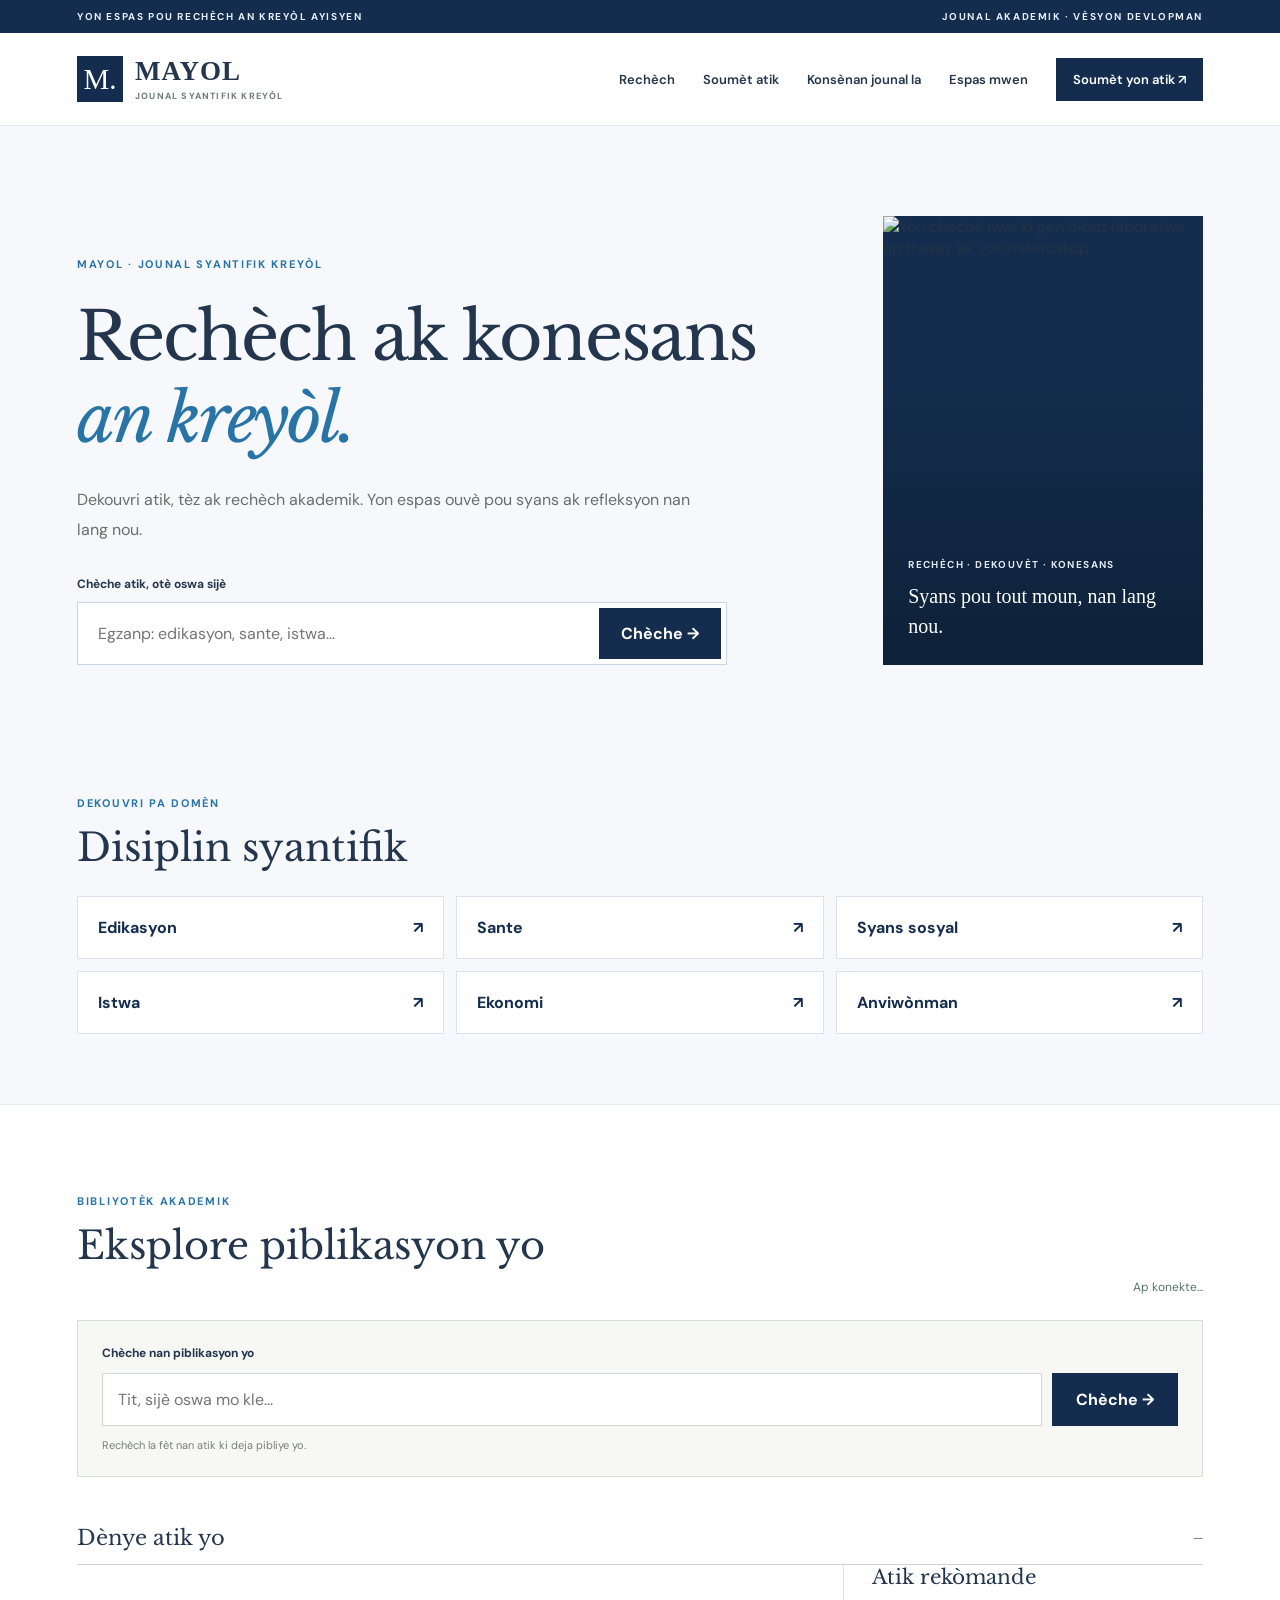
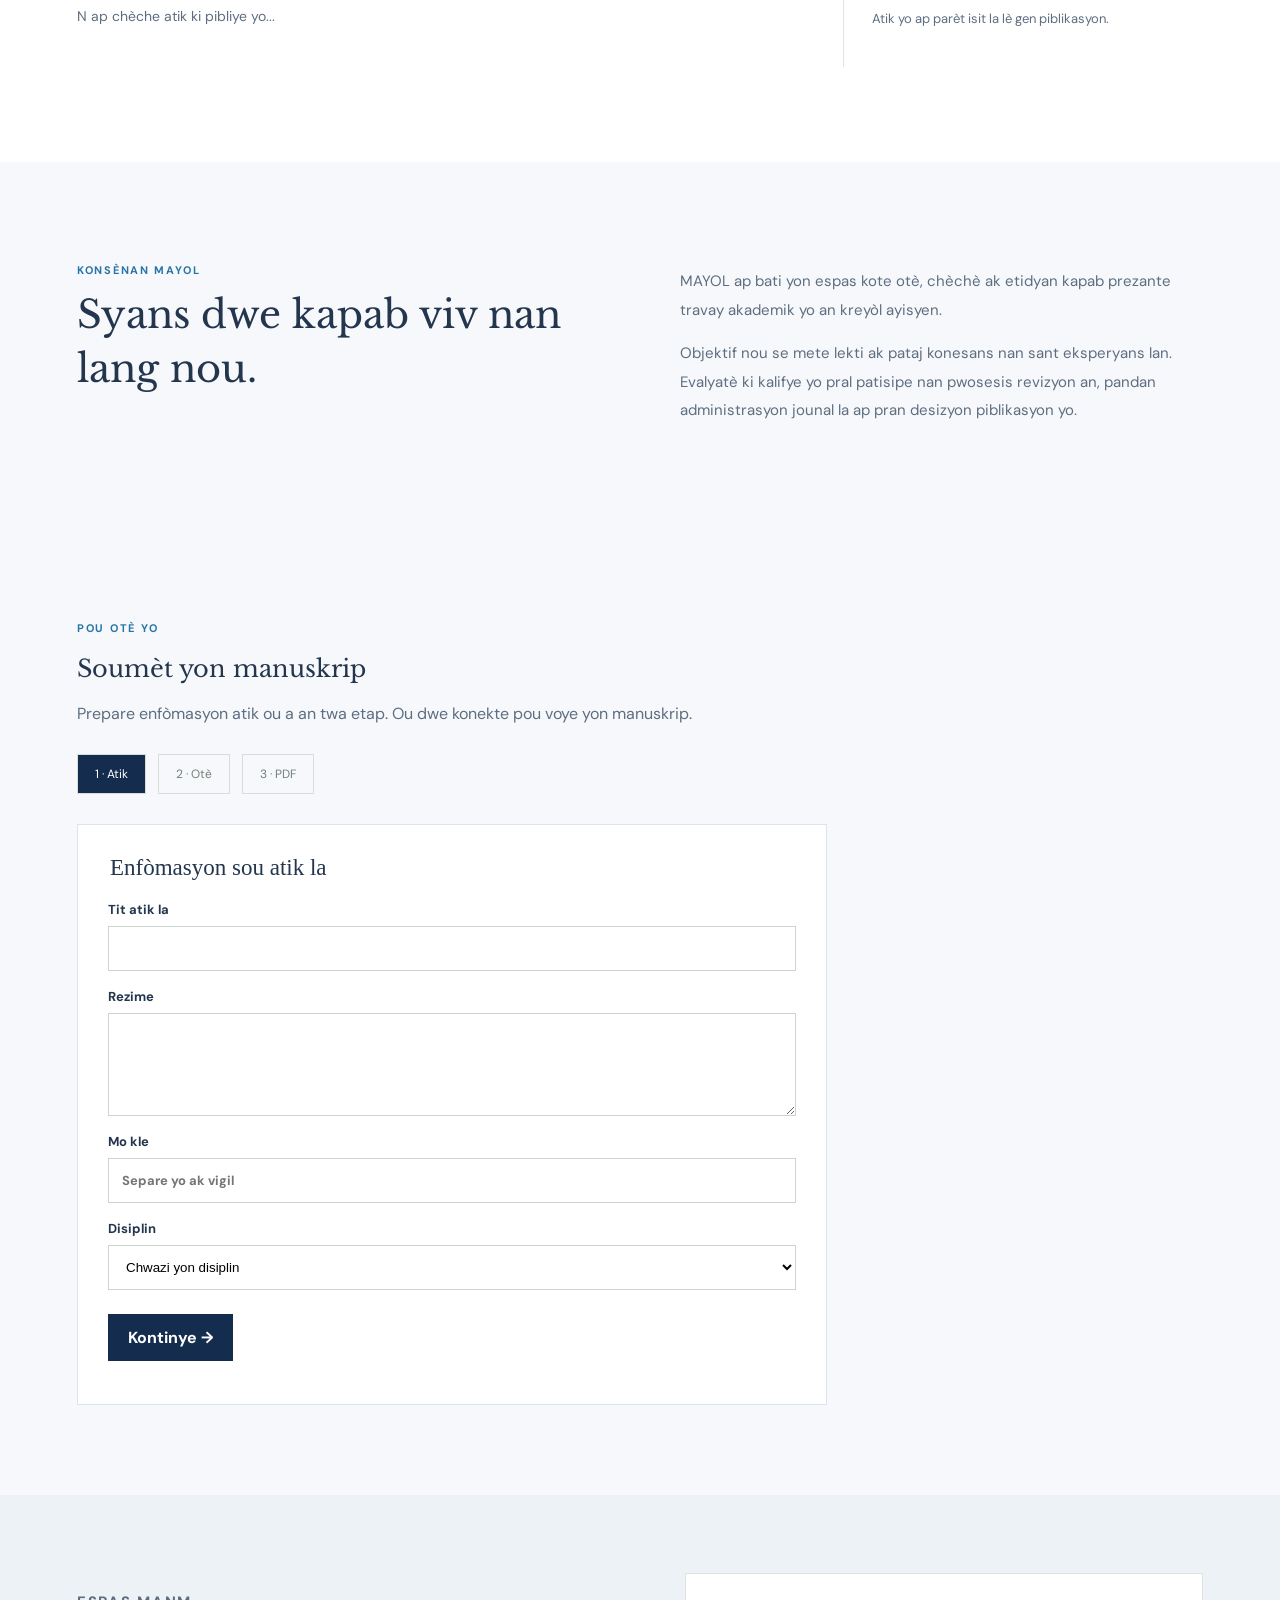
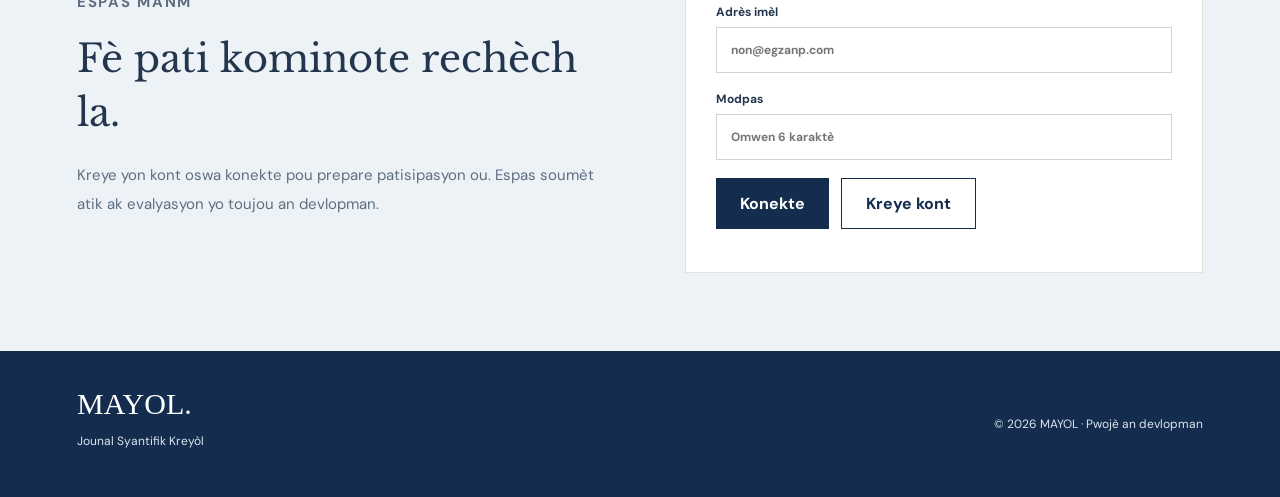
==== commit 7f7f3db4: "Use Black scientist microscope photograph on homepage" ====
--- a/index.html
+++ b/index.html
@@ -2,7 +2,7 @@
 <html lang="ht"><head><meta charset="UTF-8"><meta name="viewport" content="width=device-width,initial-scale=1"><meta name="description" content="MAYOL — Jounal syantifik an kreyòl ayisyen. Rechèch, atik ak konesans akademik."><title>MAYOL — Jounal Syantifik Kreyòl</title><link rel="stylesheet" href="./style.css"></head>
 <body><a class="skip" href="#atik">Ale nan atik yo</a><div class="utility"><div class="wrap">YON ESPAS POU RECHÈCH AN KREYÒL AYISYEN <span>JOUNAL AKADEMIK · VÈSYON DEVLOPMAN</span></div></div>
 <header class="site-header"><div class="wrap header-inner"><a class="brand" href="./" aria-label="MAYOL, paj dakèy"><span class="brand-mark">M.</span><span class="brand-text"><strong>MAYOL</strong><small>JOUNAL SYANTIFIK KREYÒL</small></span></a><button class="menu-toggle" id="menu-toggle" aria-expanded="false" aria-controls="main-nav">Meni ☰</button><nav id="main-nav" aria-label="Navigasyon prensipal"><a href="#atik">Rechèch</a><a href="#soumèt">Soumèt atik</a><a href="#misyon">Konsènan jounal la</a><a href="#kont">Espas mwen</a><a class="nav-cta" href="#soumèt">Soumèt yon atik <span aria-hidden="true">↗</span></a></nav></div></header>
-<main><section class="intro wrap"><div class="intro-main"><p class="kicker">MAYOL · JOUNAL SYANTIFIK KREYÒL</p><h1>Rechèch ak konesans <em>an kreyòl.</em></h1><p class="lead">Dekouvri atik, tèz ak rechèch akademik. Yon espas ouvè pou syans ak refleksyon nan lang nou.</p><form id="hero-search" class="hero-search"><label for="hero-query">Chèche atik, otè oswa sijè</label><div><input id="hero-query" type="search" placeholder="Egzanp: edikasyon, sante, istwa..." required><button type="submit">Chèche →</button></div></form></div><aside class="intro-aside science-photo"><img src="https://images.unsplash.com/photo-1532094349884-543bc11b234d?auto=format&fit=crop&w=1000&q=85" alt="Ekipman rechèch syantifik nan yon laboratwa" loading="eager" referrerpolicy="no-referrer"><div class="photo-caption"><span>RECHÈCH · DEKOUVÈT · KONESANS</span><strong>Syans pou tout moun, nan lang nou.</strong></div></aside></section><section class="disciplines wrap" aria-label="Disiplin syantifik"><div class="section-top"><div><p class="kicker">DEKOUVRI PA DOMÈN</p><h2>Disiplin syantifik</h2></div></div><div class="discipline-grid"><button data-topic="Edikasyon">Edikasyon <span>↗</span></button><button data-topic="Sante">Sante <span>↗</span></button><button data-topic="Syans sosyal">Syans sosyal <span>↗</span></button><button data-topic="Istwa">Istwa <span>↗</span></button><button data-topic="Ekonomi">Ekonomi <span>↗</span></button><button data-topic="Anviwònman">Anviwònman <span>↗</span></button></div></section><section id="atik" class="catalog"><div class="wrap"><div class="section-top"><div><p class="kicker">BIBLIYOTÈK AKADEMIK</p><h2>Eksplore piblikasyon yo</h2></div><span id="status" class="connection" aria-live="polite">Ap konekte...</span></div><div class="searchbar"><label class="search-label" for="article-search">Chèche nan piblikasyon yo</label><div class="search-controls"><input id="article-search" type="search" placeholder="Tit, sijè oswa mo kle..." autocomplete="off"><button id="search-button" type="button">Chèche <span aria-hidden="true">→</span></button></div><p class="search-hint">Rechèch la fèt nan atik ki deja pibliye yo.</p></div><div class="catalog-heading"><h3>Dènye atik yo</h3><span id="article-count" aria-live="polite">—</span></div><div class="publication-columns"><div><div id="articles" class="article-list"><div class="empty">N ap chèche atik ki pibliye yo...</div></div></div><aside class="recommendations"><h3>Atik rekòmande</h3><div id="recommended"><p>Atik yo ap parèt isit la lè gen piblikasyon.</p></div></aside></div></div></section>
+<main><section class="intro wrap"><div class="intro-main"><p class="kicker">MAYOL · JOUNAL SYANTIFIK KREYÒL</p><h1>Rechèch ak konesans <em>an kreyòl.</em></h1><p class="lead">Dekouvri atik, tèz ak rechèch akademik. Yon espas ouvè pou syans ak refleksyon nan lang nou.</p><form id="hero-search" class="hero-search"><label for="hero-query">Chèche atik, otè oswa sijè</label><div><input id="hero-query" type="search" placeholder="Egzanp: edikasyon, sante, istwa..." required><button type="submit">Chèche →</button></div></form></div><aside class="intro-aside science-photo"><img src="https://images.pexels.com/photos/6208934/pexels-photo-6208934.jpeg?auto=compress&cs=tinysrgb&w=1000" alt="Yon chèchè nwa ki gen blouz laboratwa ap travay ak yon mikwoskòp" loading="eager" referrerpolicy="no-referrer"><div class="photo-caption"><span>RECHÈCH · DEKOUVÈT · KONESANS</span><strong>Syans pou tout moun, nan lang nou.</strong></div></aside></section><section class="disciplines wrap" aria-label="Disiplin syantifik"><div class="section-top"><div><p class="kicker">DEKOUVRI PA DOMÈN</p><h2>Disiplin syantifik</h2></div></div><div class="discipline-grid"><button data-topic="Edikasyon">Edikasyon <span>↗</span></button><button data-topic="Sante">Sante <span>↗</span></button><button data-topic="Syans sosyal">Syans sosyal <span>↗</span></button><button data-topic="Istwa">Istwa <span>↗</span></button><button data-topic="Ekonomi">Ekonomi <span>↗</span></button><button data-topic="Anviwònman">Anviwònman <span>↗</span></button></div></section><section id="atik" class="catalog"><div class="wrap"><div class="section-top"><div><p class="kicker">BIBLIYOTÈK AKADEMIK</p><h2>Eksplore piblikasyon yo</h2></div><span id="status" class="connection" aria-live="polite">Ap konekte...</span></div><div class="searchbar"><label class="search-label" for="article-search">Chèche nan piblikasyon yo</label><div class="search-controls"><input id="article-search" type="search" placeholder="Tit, sijè oswa mo kle..." autocomplete="off"><button id="search-button" type="button">Chèche <span aria-hidden="true">→</span></button></div><p class="search-hint">Rechèch la fèt nan atik ki deja pibliye yo.</p></div><div class="catalog-heading"><h3>Dènye atik yo</h3><span id="article-count" aria-live="polite">—</span></div><div class="publication-columns"><div><div id="articles" class="article-list"><div class="empty">N ap chèche atik ki pibliye yo...</div></div></div><aside class="recommendations"><h3>Atik rekòmande</h3><div id="recommended"><p>Atik yo ap parèt isit la lè gen piblikasyon.</p></div></aside></div></div></section>
 <section id="misyon" class="about wrap"><div><p class="kicker">KONSÈNAN MAYOL</p><h2>Syans dwe kapab viv nan lang nou.</h2></div><div class="about-copy"><p>MAYOL ap bati yon espas kote otè, chèchè ak etidyan kapab prezante travay akademik yo an kreyòl ayisyen.</p><p>Objektif nou se mete lekti ak pataj konesans nan sant eksperyans lan. Evalyatè ki kalifye yo pral patisipe nan pwosesis revizyon an, pandan administrasyon jounal la ap pran desizyon piblikasyon yo.</p></div></section>
 <section id="soumèt" class="submission wrap"><p class="kicker">POU OTÈ YO</p><h2>Soumèt yon manuskrip</h2><p>Prepare enfòmasyon atik ou a an twa etap. Ou dwe konekte pou voye yon manuskrip.</p><div class="stepper" aria-label="Etap soumèt"><span class="active">1 · Atik</span><span>2 · Otè</span><span>3 · PDF</span></div><form id="submission-form"><fieldset data-step="1"><legend>Enfòmasyon sou atik la</legend><label>Tit atik la <input name="title" required maxlength="250"></label><label>Rezime <textarea name="abstract" rows="5" required maxlength="4000"></textarea></label><label>Mo kle <input name="keywords" placeholder="Separe yo ak vigil"></label><label>Disiplin <select name="discipline" required><option value="">Chwazi yon disiplin</option><option>Edikasyon</option><option>Sante</option><option>Syans sosyal</option><option>Istwa</option><option>Ekonomi</option><option>Anviwònman</option><option>Lòt</option></select></label></fieldset><fieldset data-step="2" hidden><legend>Enfòmasyon sou otè yo</legend><label>Non otè prensipal la <input name="author" required></label><label>Afilyasyon (inivèsite oswa òganizasyon) <input name="affiliation" required></label><label>Lòt otè (si genyen) <textarea name="coauthors" rows="3" placeholder="Non ak afilyasyon chak otè"></textarea></label></fieldset><fieldset data-step="3" hidden><legend>Fichye manuskrip la</legend><label>PDF obligatwa <input name="pdf" type="file" accept=".pdf,application/pdf" required></label><p class="fineprint">Maksimòm 15 MB. Fichye a dwe rete prive jiskaske administrasyon an otorize piblikasyon an.</p></fieldset><div class="step-actions"><button type="button" id="step-back" class="outline" hidden>Tounen</button><button type="button" id="step-next">Kontinye →</button><button type="submit" id="submit-paper" hidden>Voye manuskrip la</button></div><p id="submission-message" role="status"></p></form></section><section id="kont" class="account-section"><div class="wrap account-grid"><div><p class="kicker">ESPAS MANM</p><h2>Fè pati kominote rechèch la.</h2><p>Kreye yon kont oswa konekte pou prepare patisipasyon ou. Espas soumèt atik ak evalyasyon yo toujou an devlopman.</p></div><div class="account-panel"><div id="account"><form id="auth"><label>Adrès imèl<input name="email" type="email" required placeholder="non@egzanp.com"></label><label>Modpas<input name="password" type="password" minlength="6" required placeholder="Omwen 6 karaktè"></label><div class="buttons"><button type="submit">Konekte</button><button type="button" id="signup" class="outline">Kreye kont</button></div></form></div><p id="message" role="status"></p></div></div></section></main>
 <footer><div class="wrap footer-inner"><div><strong>MAYOL.</strong><p>Jounal Syantifik Kreyòl</p></div><span>© 2026 MAYOL · Pwojè an devlopman</span></div></footer><script type="module" src="./app.js"></script></body></html>
--- a/style.css
+++ b/style.css
@@ -2,3 +2,6 @@
 :root{font-family:'DM Sans',Arial,sans-serif;color:#23364d;background:#f6f8fb;scroll-behavior:smooth}*{box-sizing:border-box}body{margin:0}a{color:inherit}button,input{font:inherit}button{cursor:pointer}button:focus-visible,a:focus-visible,input:focus-visible{outline:3px solid #2874a6;outline-offset:3px}.wrap{max-width:1190px;margin:auto;padding:0 32px}.skip{position:absolute;left:-9999px;top:10px;background:#fff;padding:10px;z-index:20}.skip:focus{left:10px}.utility{background:#142d4e;color:#e6edf5;font-size:10px;font-weight:700;letter-spacing:1.6px}.utility .wrap{display:flex;justify-content:space-between;padding-top:10px;padding-bottom:10px;gap:15px}.site-header{background:#fff;border-bottom:1px solid #e1e7ef}.header-inner{min-height:92px;display:flex;align-items:center;justify-content:space-between;gap:24px}.brand{display:flex;align-items:center;gap:12px;text-decoration:none}.brand-mark{display:grid;place-items:center;background:#142d4e;color:#fff;width:46px;height:46px;font-family:Georgia,serif;font-size:29px}.brand-text{display:grid;gap:3px}.brand-text strong{font-family:Georgia,serif;font-size:27px;letter-spacing:1px}.brand-text small{font-size:9px;font-weight:700;letter-spacing:1.2px;color:#6e7b74}nav{display:flex;align-items:center;gap:28px}nav a{font-size:13px;text-decoration:none;font-weight:600}nav a:hover,.text-link:hover{color:#9b703f}.nav-cta{background:#142d4e;color:white;padding:13px 17px}.nav-cta:hover{color:white;background:#21486f}.menu-toggle{display:none;background:transparent;border:1px solid #b9c6bd;padding:9px}.intro{display:grid;grid-template-columns:1.6fr .7fr;gap:75px;padding-top:90px;padding-bottom:100px}.intro-main{padding-top:30px}.kicker{font-size:11px;font-weight:700;letter-spacing:1.7px;color:#2874a6;text-transform:uppercase}.rule{display:inline-block;width:23px;height:1px;background:#2874a6;vertical-align:middle;margin-right:8px}h1,h2,h3{font-family:'Libre Baskerville',Georgia,serif;font-weight:400}h1{font-size:clamp(42px,5.2vw,70px);line-height:1.23;letter-spacing:-2px;max-width:730px;margin:25px 0}h1 em{color:#2874a6;font-weight:400}.lead{max-width:630px;color:#64716b;line-height:1.9;font-size:16px}.text-link{display:inline-flex;gap:18px;text-decoration:none;border-bottom:1px solid #2874a6;padding:0 0 10px;margin-top:26px;font-size:13px;font-weight:700}.intro-aside{background:#edf2f7;padding:25px;min-height:365px;display:flex;flex-direction:column;justify-content:space-between}.aside-no{font-size:10px;letter-spacing:1.8px;color:#6b7b70}.aside-art{height:190px;display:grid;place-items:center;border:1px solid #b4b8a9}.aside-art span{font:italic 140px Georgia,serif;color:#456c93;line-height:1}.intro-aside p{font:italic 17px/1.6 Georgia,serif;color:#456c93;margin:0}.catalog{background:#fff;padding:78px 0 95px;border-top:1px solid #e1e7ef}.section-top{display:flex;justify-content:space-between;align-items:end;gap:25px}.section-top h2,.about h2,.account-grid h2{font-size:clamp(28px,3vw,40px);line-height:1.4;margin:10px 0 22px}.connection{font-size:12px;color:#58766a}.searchbar{border:1px solid #d7dfd8;background:#f7f8f4;padding:24px;margin:25px 0 48px}.search-label{display:block;font-size:12px;font-weight:700;margin-bottom:12px}.search-controls{display:flex;gap:10px}.search-controls input{min-width:0;flex:1;background:#fff;border:1px solid #cfd9d1;padding:15px}.search-controls button,.buttons button{border:0;background:#142d4e;color:#fff;padding:14px 24px;font-weight:700}.search-hint{font-size:11px;color:#748077;margin:12px 0 0}.catalog-heading{display:flex;align-items:center;justify-content:space-between;border-bottom:1px solid #cbd4cd;padding-bottom:13px}.catalog-heading h3{font-size:21px;margin:0}.catalog-heading span{font-size:12px;color:#5e6e80}.article-list{display:grid}.article{padding:28px 0;border-bottom:1px solid #e1e6e0}.article small{font-size:10px;letter-spacing:1.3px;color:#2874a6;font-weight:700}.article h3{font-size:22px;line-height:1.5;margin:9px 0}.article p{max-width:820px;color:#5e6e80;line-height:1.8;margin:0}.empty{padding:42px 0;color:#5e6e80;font-size:14px}.about{display:grid;grid-template-columns:1fr 1fr;gap:80px;padding-top:90px;padding-bottom:90px}.about-copy p,.account-grid p{font-size:15px;line-height:1.9;color:#5e6e80}.account-section{background:#edf2f7;padding:78px 0}.account-grid{display:grid;grid-template-columns:1fr 1fr;gap:90px}.account-panel{background:#fff;border:1px solid #dce4db;padding:30px}.account-panel form{display:grid;gap:18px}.account-panel label{display:grid;gap:7px;font-size:12px;font-weight:700}.account-panel input{width:100%;padding:14px;border:1px solid #cbd7ce}.buttons{display:flex;gap:12px;flex-wrap:wrap}.buttons .outline{background:#fff;color:#142d4e;border:1px solid #142d4e}#message{font-size:13px}footer{background:#142d4e;color:white}.footer-inner{display:flex;justify-content:space-between;align-items:center;padding-top:36px;padding-bottom:36px;gap:20px}.footer-inner strong{font:30px Georgia,serif}.footer-inner p,.footer-inner span{font-size:12px;color:#dce6f0}@media(max-width:820px){.utility span{display:none}.header-inner{min-height:75px}.menu-toggle{display:block}nav{display:none;position:absolute;top:111px;left:0;right:0;background:white;padding:20px 32px;z-index:10;border-bottom:1px solid #ddd;flex-direction:column;align-items:stretch}nav.open{display:flex}.intro{grid-template-columns:1fr;gap:30px;padding-top:40px;padding-bottom:65px}.intro-aside{min-height:180px}.aside-art{height:100px}.aside-art span{font-size:75px}.about,.account-grid{grid-template-columns:1fr;gap:24px}}@media(max-width:520px){.wrap{padding-left:20px;padding-right:20px}.brand-text strong{font-size:22px}.brand-text small{font-size:8px}h1{letter-spacing:-1px}.search-controls{flex-direction:column}.section-top{align-items:start;flex-direction:column}.footer-inner{flex-direction:column;align-items:start}}
 /* MAYOL publication discovery and manuscript wizard */
 .hero-search{margin-top:30px;max-width:650px}.hero-search label{display:block;font-size:12px;font-weight:700;margin-bottom:10px}.hero-search>div{display:flex;background:white;border:1px solid #c8d5e2;padding:5px}.hero-search input{flex:1;min-width:0;border:0;padding:15px;background:transparent;outline-offset:-3px}.hero-search button{background:#142d4e;color:white;border:0;padding:14px 22px;font-weight:700}.disciplines{padding-top:20px;padding-bottom:70px}.discipline-grid{display:grid;grid-template-columns:repeat(3,minmax(0,1fr));gap:12px}.discipline-grid button{display:flex;justify-content:space-between;align-items:center;background:#fff;border:1px solid #d9e2ed;padding:20px;text-align:left;color:#142d4e;font-weight:700}.discipline-grid button:hover{background:#e9eee9}.publication-columns{display:grid;grid-template-columns:minmax(0,2fr) minmax(230px,1fr);gap:45px}.recommendations{border-left:1px solid #e0e5df;padding-left:28px}.recommendations h3{font-size:20px;margin:0 0 18px}.recommendations p{font-size:13px;color:#5e6e80;line-height:1.8}.submission{padding-top:80px;padding-bottom:90px}.submission>p:not(.kicker){color:#5e6e80}.stepper{display:flex;gap:12px;flex-wrap:wrap;margin:30px 0}.stepper span{padding:11px 17px;border:1px solid #d6ded7;color:#728076;font-size:12px}.stepper span.active{background:#142d4e;color:white}.submission form{max-width:750px;background:#fff;border:1px solid #dce4ed;padding:30px}.submission fieldset{border:0;padding:0;margin:0;display:grid;gap:17px}.submission fieldset[hidden]{display:none}.submission legend{font:23px Georgia,serif;margin-bottom:20px}.submission label{display:grid;gap:8px;font-size:13px;font-weight:700}.submission input,.submission textarea,.submission select{width:100%;padding:13px;border:1px solid #cad6cc;background:white}.step-actions{display:flex;gap:12px;margin-top:24px}.step-actions button{background:#142d4e;color:#fff;border:0;padding:13px 20px;font-weight:700}.step-actions .outline{background:white;color:#142d4e;border:1px solid #142d4e}.fineprint{font-size:12px;color:#5e6e80}.article-meta{font-size:12px;color:#68798b;margin:4px 0 10px}.article-link{font-size:13px;font-weight:700;color:#142d4e}#submission-message{font-size:13px;line-height:1.6}@media(max-width:750px){.discipline-grid{grid-template-columns:repeat(2,minmax(0,1fr))}.publication-columns{grid-template-columns:1fr}.recommendations{border-left:0;border-top:1px solid #ddd;padding:25px 0 0}}@media(max-width:520px){.discipline-grid{grid-template-columns:1fr}.hero-search>div{flex-direction:column}.submission form{padding:18px}}
+
+/* Scientific editorial image in the homepage hero */
+.intro-aside.science-photo{position:relative;padding:0;min-height:365px;overflow:hidden;background:#142d4e}.science-photo img{display:block;width:100%;height:100%;min-height:365px;object-fit:cover;object-position:center;filter:saturate(.75) contrast(1.04)}.science-photo:after{content:"";position:absolute;inset:35% 0 0;background:linear-gradient(transparent,rgba(12,31,52,.86));pointer-events:none}.science-photo .photo-caption{position:absolute;bottom:24px;left:25px;right:25px;z-index:1;color:#fff;display:grid;gap:10px}.photo-caption span{font-size:10px;letter-spacing:1.4px;font-weight:700;color:#e0e9f3}.photo-caption strong{font:20px/1.5 Georgia,serif;font-weight:400}@media(max-width:820px){.intro-aside.science-photo,.science-photo img{min-height:240px}}
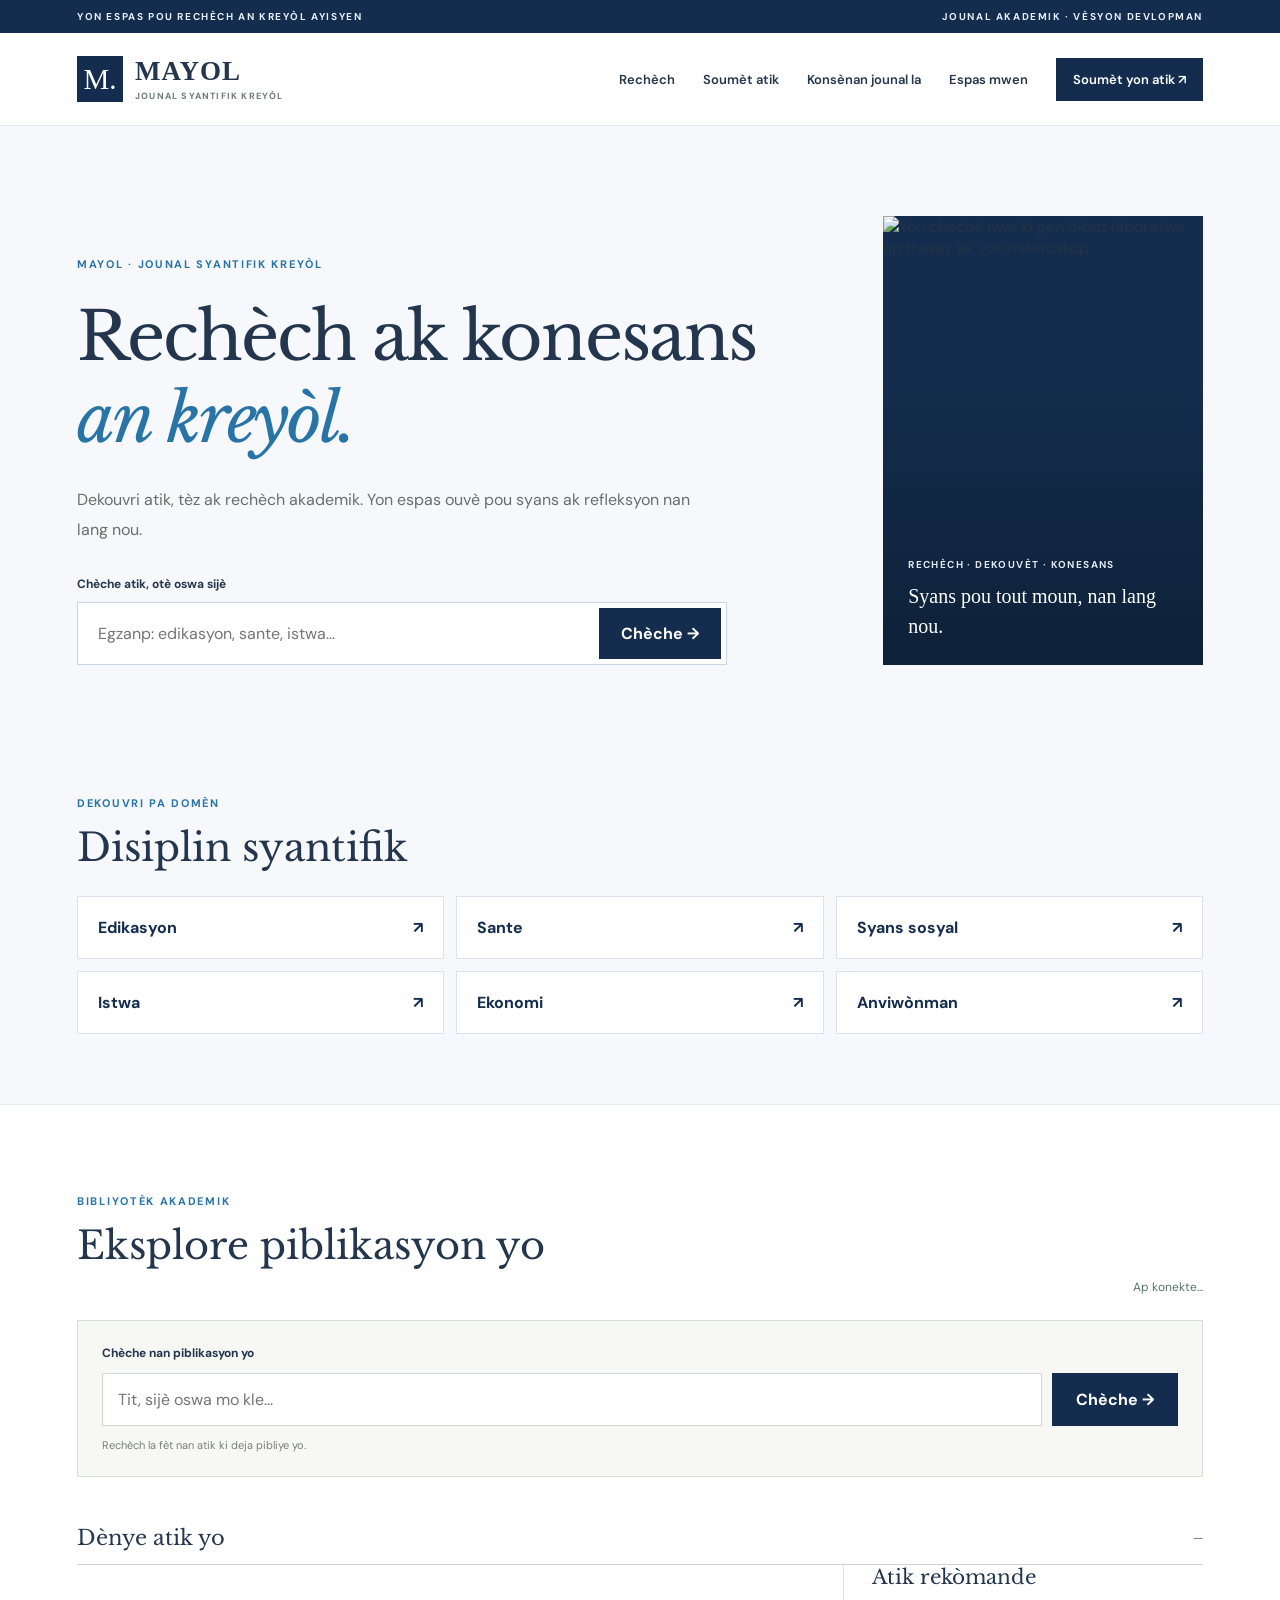
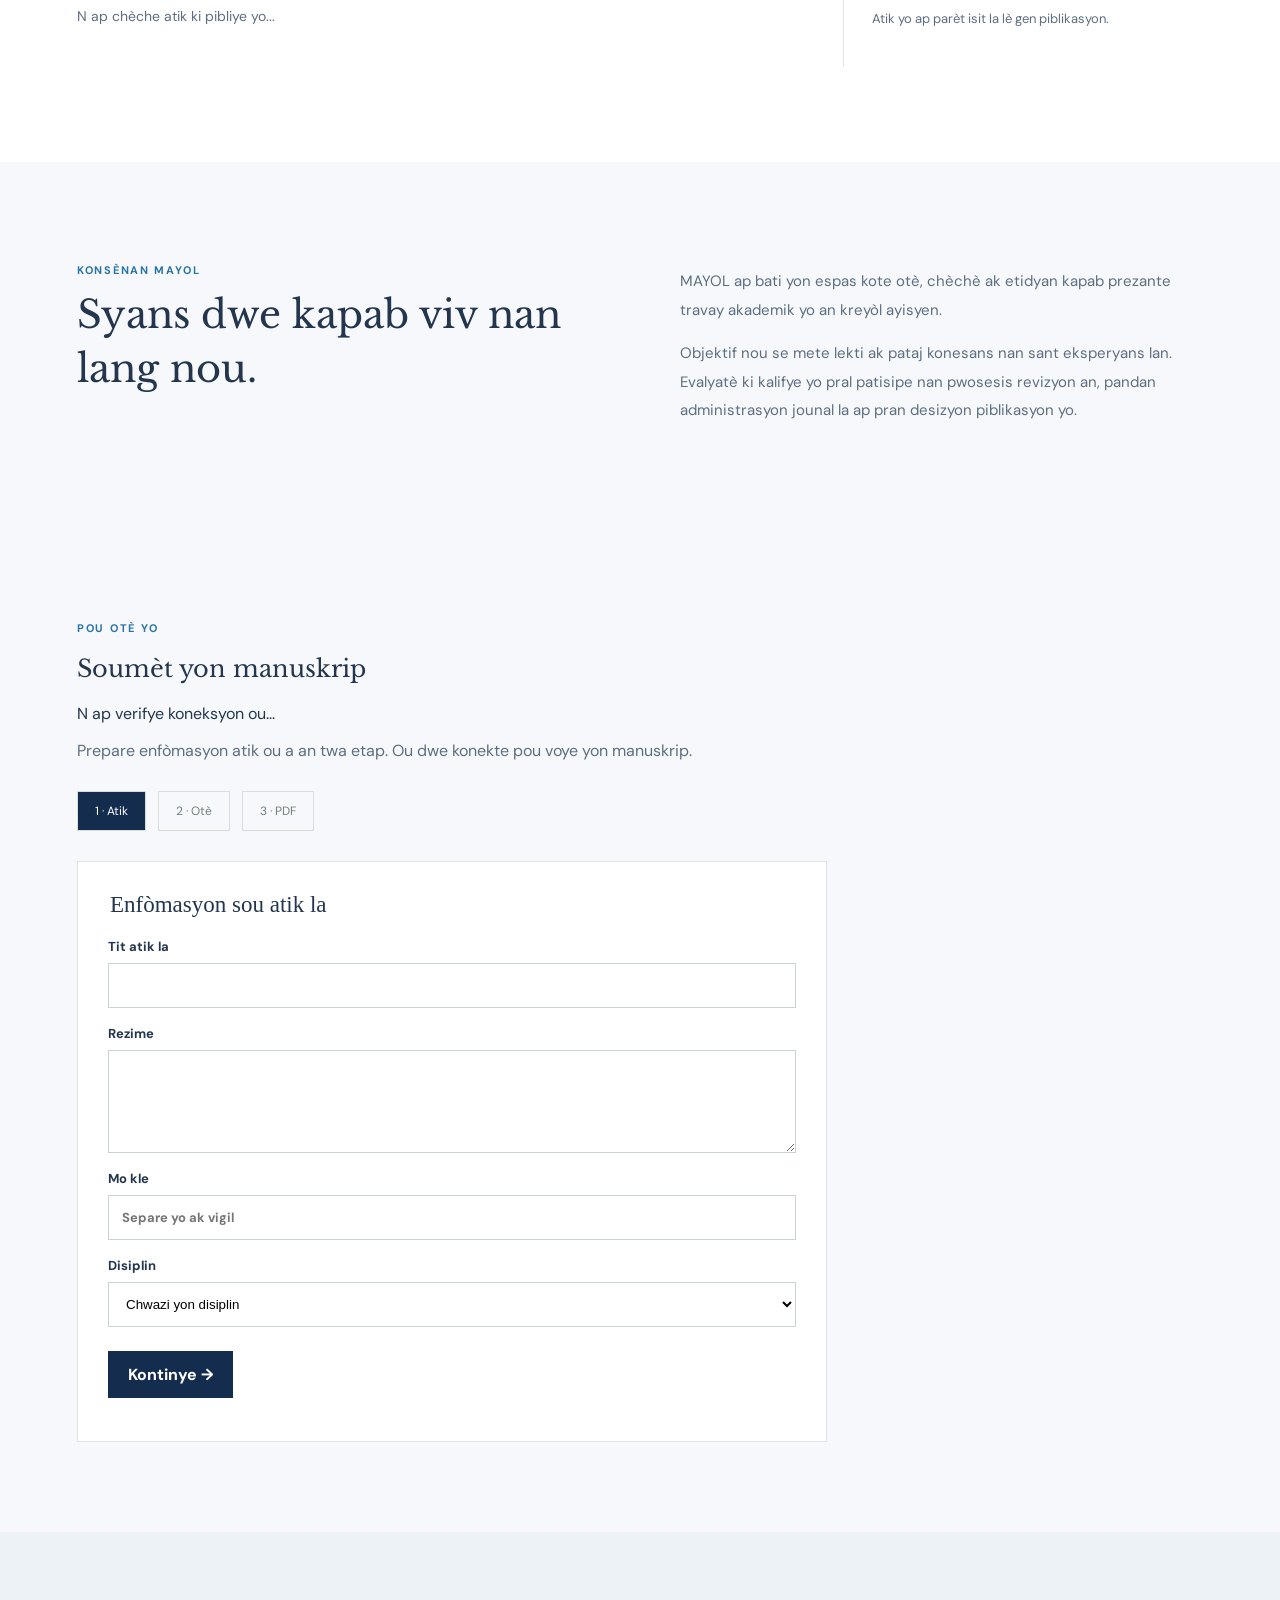
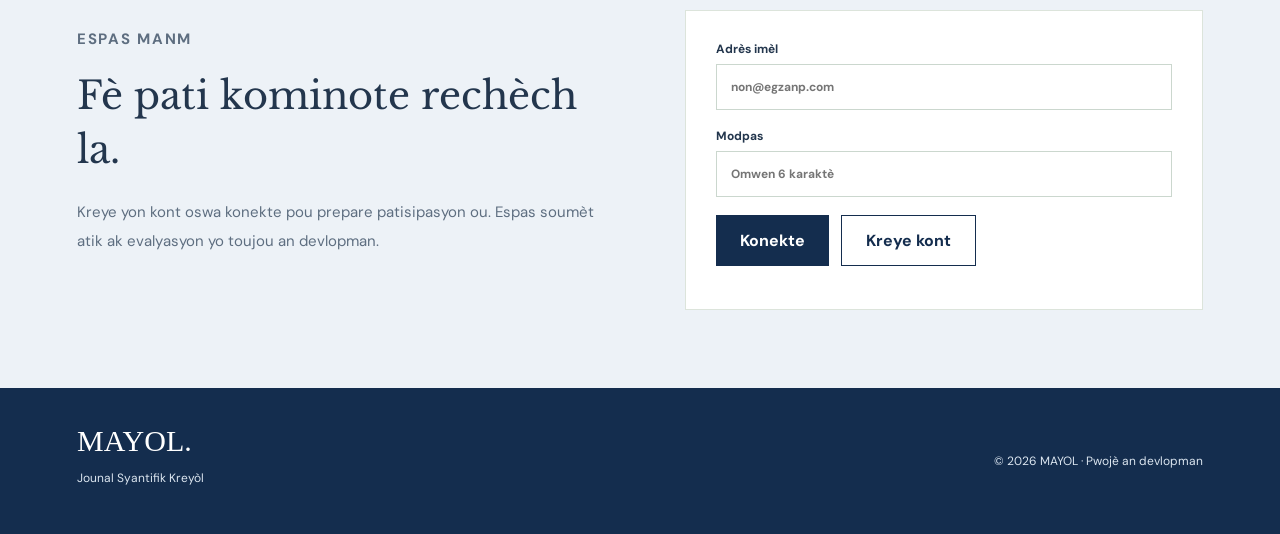
==== commit d03e85d0: "Add visible account status next to manuscript submission" ====
--- a/index.html
+++ b/index.html
@@ -4,5 +4,5 @@
 <header class="site-header"><div class="wrap header-inner"><a class="brand" href="./" aria-label="MAYOL, paj dakèy"><span class="brand-mark">M.</span><span class="brand-text"><strong>MAYOL</strong><small>JOUNAL SYANTIFIK KREYÒL</small></span></a><button class="menu-toggle" id="menu-toggle" aria-expanded="false" aria-controls="main-nav">Meni ☰</button><nav id="main-nav" aria-label="Navigasyon prensipal"><a href="#atik">Rechèch</a><a href="#soumèt">Soumèt atik</a><a href="#misyon">Konsènan jounal la</a><a href="#kont">Espas mwen</a><a class="nav-cta" href="#soumèt">Soumèt yon atik <span aria-hidden="true">↗</span></a></nav></div></header>
 <main><section class="intro wrap"><div class="intro-main"><p class="kicker">MAYOL · JOUNAL SYANTIFIK KREYÒL</p><h1>Rechèch ak konesans <em>an kreyòl.</em></h1><p class="lead">Dekouvri atik, tèz ak rechèch akademik. Yon espas ouvè pou syans ak refleksyon nan lang nou.</p><form id="hero-search" class="hero-search"><label for="hero-query">Chèche atik, otè oswa sijè</label><div><input id="hero-query" type="search" placeholder="Egzanp: edikasyon, sante, istwa..." required><button type="submit">Chèche →</button></div></form></div><aside class="intro-aside science-photo"><img src="https://images.pexels.com/photos/6208934/pexels-photo-6208934.jpeg?auto=compress&cs=tinysrgb&w=1000" alt="Yon chèchè nwa ki gen blouz laboratwa ap travay ak yon mikwoskòp" loading="eager" referrerpolicy="no-referrer"><div class="photo-caption"><span>RECHÈCH · DEKOUVÈT · KONESANS</span><strong>Syans pou tout moun, nan lang nou.</strong></div></aside></section><section class="disciplines wrap" aria-label="Disiplin syantifik"><div class="section-top"><div><p class="kicker">DEKOUVRI PA DOMÈN</p><h2>Disiplin syantifik</h2></div></div><div class="discipline-grid"><button data-topic="Edikasyon">Edikasyon <span>↗</span></button><button data-topic="Sante">Sante <span>↗</span></button><button data-topic="Syans sosyal">Syans sosyal <span>↗</span></button><button data-topic="Istwa">Istwa <span>↗</span></button><button data-topic="Ekonomi">Ekonomi <span>↗</span></button><button data-topic="Anviwònman">Anviwònman <span>↗</span></button></div></section><section id="atik" class="catalog"><div class="wrap"><div class="section-top"><div><p class="kicker">BIBLIYOTÈK AKADEMIK</p><h2>Eksplore piblikasyon yo</h2></div><span id="status" class="connection" aria-live="polite">Ap konekte...</span></div><div class="searchbar"><label class="search-label" for="article-search">Chèche nan piblikasyon yo</label><div class="search-controls"><input id="article-search" type="search" placeholder="Tit, sijè oswa mo kle..." autocomplete="off"><button id="search-button" type="button">Chèche <span aria-hidden="true">→</span></button></div><p class="search-hint">Rechèch la fèt nan atik ki deja pibliye yo.</p></div><div class="catalog-heading"><h3>Dènye atik yo</h3><span id="article-count" aria-live="polite">—</span></div><div class="publication-columns"><div><div id="articles" class="article-list"><div class="empty">N ap chèche atik ki pibliye yo...</div></div></div><aside class="recommendations"><h3>Atik rekòmande</h3><div id="recommended"><p>Atik yo ap parèt isit la lè gen piblikasyon.</p></div></aside></div></div></section>
 <section id="misyon" class="about wrap"><div><p class="kicker">KONSÈNAN MAYOL</p><h2>Syans dwe kapab viv nan lang nou.</h2></div><div class="about-copy"><p>MAYOL ap bati yon espas kote otè, chèchè ak etidyan kapab prezante travay akademik yo an kreyòl ayisyen.</p><p>Objektif nou se mete lekti ak pataj konesans nan sant eksperyans lan. Evalyatè ki kalifye yo pral patisipe nan pwosesis revizyon an, pandan administrasyon jounal la ap pran desizyon piblikasyon yo.</p></div></section>
-<section id="soumèt" class="submission wrap"><p class="kicker">POU OTÈ YO</p><h2>Soumèt yon manuskrip</h2><p>Prepare enfòmasyon atik ou a an twa etap. Ou dwe konekte pou voye yon manuskrip.</p><div class="stepper" aria-label="Etap soumèt"><span class="active">1 · Atik</span><span>2 · Otè</span><span>3 · PDF</span></div><form id="submission-form"><fieldset data-step="1"><legend>Enfòmasyon sou atik la</legend><label>Tit atik la <input name="title" required maxlength="250"></label><label>Rezime <textarea name="abstract" rows="5" required maxlength="4000"></textarea></label><label>Mo kle <input name="keywords" placeholder="Separe yo ak vigil"></label><label>Disiplin <select name="discipline" required><option value="">Chwazi yon disiplin</option><option>Edikasyon</option><option>Sante</option><option>Syans sosyal</option><option>Istwa</option><option>Ekonomi</option><option>Anviwònman</option><option>Lòt</option></select></label></fieldset><fieldset data-step="2" hidden><legend>Enfòmasyon sou otè yo</legend><label>Non otè prensipal la <input name="author" required></label><label>Afilyasyon (inivèsite oswa òganizasyon) <input name="affiliation" required></label><label>Lòt otè (si genyen) <textarea name="coauthors" rows="3" placeholder="Non ak afilyasyon chak otè"></textarea></label></fieldset><fieldset data-step="3" hidden><legend>Fichye manuskrip la</legend><label>PDF obligatwa <input name="pdf" type="file" accept=".pdf,application/pdf" required></label><p class="fineprint">Maksimòm 15 MB. Fichye a dwe rete prive jiskaske administrasyon an otorize piblikasyon an.</p></fieldset><div class="step-actions"><button type="button" id="step-back" class="outline" hidden>Tounen</button><button type="button" id="step-next">Kontinye →</button><button type="submit" id="submit-paper" hidden>Voye manuskrip la</button></div><p id="submission-message" role="status"></p></form></section><section id="kont" class="account-section"><div class="wrap account-grid"><div><p class="kicker">ESPAS MANM</p><h2>Fè pati kominote rechèch la.</h2><p>Kreye yon kont oswa konekte pou prepare patisipasyon ou. Espas soumèt atik ak evalyasyon yo toujou an devlopman.</p></div><div class="account-panel"><div id="account"><form id="auth"><label>Adrès imèl<input name="email" type="email" required placeholder="non@egzanp.com"></label><label>Modpas<input name="password" type="password" minlength="6" required placeholder="Omwen 6 karaktè"></label><div class="buttons"><button type="submit">Konekte</button><button type="button" id="signup" class="outline">Kreye kont</button></div></form></div><p id="message" role="status"></p></div></div></section></main>
+<section id="soumèt" class="submission wrap"><p class="kicker">POU OTÈ YO</p><h2>Soumèt yon manuskrip</h2><div id="submission-auth-status" class="submission-auth-status" role="status" aria-live="polite">N ap verifye koneksyon ou...</div><p>Prepare enfòmasyon atik ou a an twa etap. Ou dwe konekte pou voye yon manuskrip.</p><div class="stepper" aria-label="Etap soumèt"><span class="active">1 · Atik</span><span>2 · Otè</span><span>3 · PDF</span></div><form id="submission-form"><fieldset data-step="1"><legend>Enfòmasyon sou atik la</legend><label>Tit atik la <input name="title" required maxlength="250"></label><label>Rezime <textarea name="abstract" rows="5" required maxlength="4000"></textarea></label><label>Mo kle <input name="keywords" placeholder="Separe yo ak vigil"></label><label>Disiplin <select name="discipline" required><option value="">Chwazi yon disiplin</option><option>Edikasyon</option><option>Sante</option><option>Syans sosyal</option><option>Istwa</option><option>Ekonomi</option><option>Anviwònman</option><option>Lòt</option></select></label></fieldset><fieldset data-step="2" hidden><legend>Enfòmasyon sou otè yo</legend><label>Non otè prensipal la <input name="author" required></label><label>Afilyasyon (inivèsite oswa òganizasyon) <input name="affiliation" required></label><label>Lòt otè (si genyen) <textarea name="coauthors" rows="3" placeholder="Non ak afilyasyon chak otè"></textarea></label></fieldset><fieldset data-step="3" hidden><legend>Fichye manuskrip la</legend><label>PDF obligatwa <input name="pdf" type="file" accept=".pdf,application/pdf" required></label><p class="fineprint">Maksimòm 15 MB. Fichye a dwe rete prive jiskaske administrasyon an otorize piblikasyon an.</p></fieldset><div class="step-actions"><button type="button" id="step-back" class="outline" hidden>Tounen</button><button type="button" id="step-next">Kontinye →</button><button type="submit" id="submit-paper" hidden>Voye manuskrip la</button></div><p id="submission-message" role="status"></p></form></section><section id="kont" class="account-section"><div class="wrap account-grid"><div><p class="kicker">ESPAS MANM</p><h2>Fè pati kominote rechèch la.</h2><p>Kreye yon kont oswa konekte pou prepare patisipasyon ou. Espas soumèt atik ak evalyasyon yo toujou an devlopman.</p></div><div class="account-panel"><div id="account"><form id="auth"><label>Adrès imèl<input name="email" type="email" required placeholder="non@egzanp.com"></label><label>Modpas<input name="password" type="password" minlength="6" required placeholder="Omwen 6 karaktè"></label><div class="buttons"><button type="submit">Konekte</button><button type="button" id="signup" class="outline">Kreye kont</button></div></form></div><p id="message" role="status"></p></div></div></section></main>
 <footer><div class="wrap footer-inner"><div><strong>MAYOL.</strong><p>Jounal Syantifik Kreyòl</p></div><span>© 2026 MAYOL · Pwojè an devlopman</span></div></footer><script type="module" src="./app.js"></script></body></html>
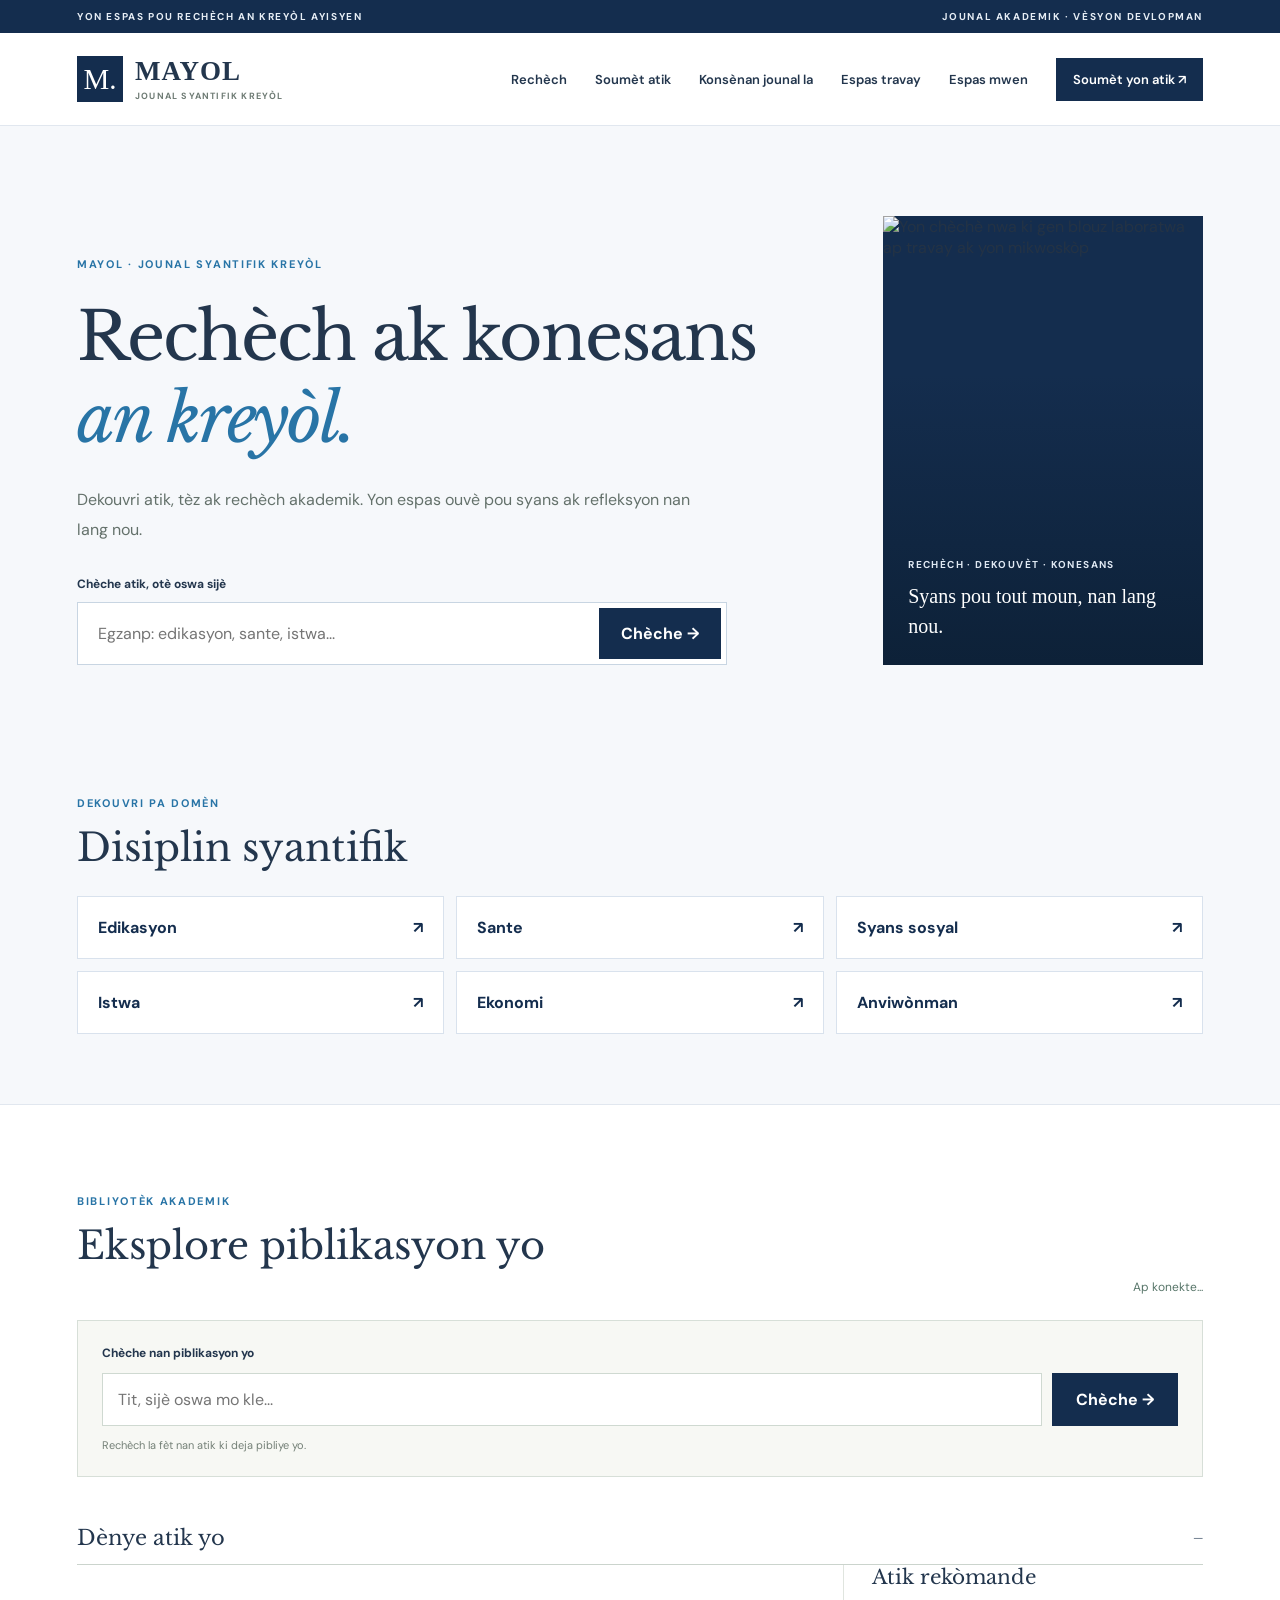
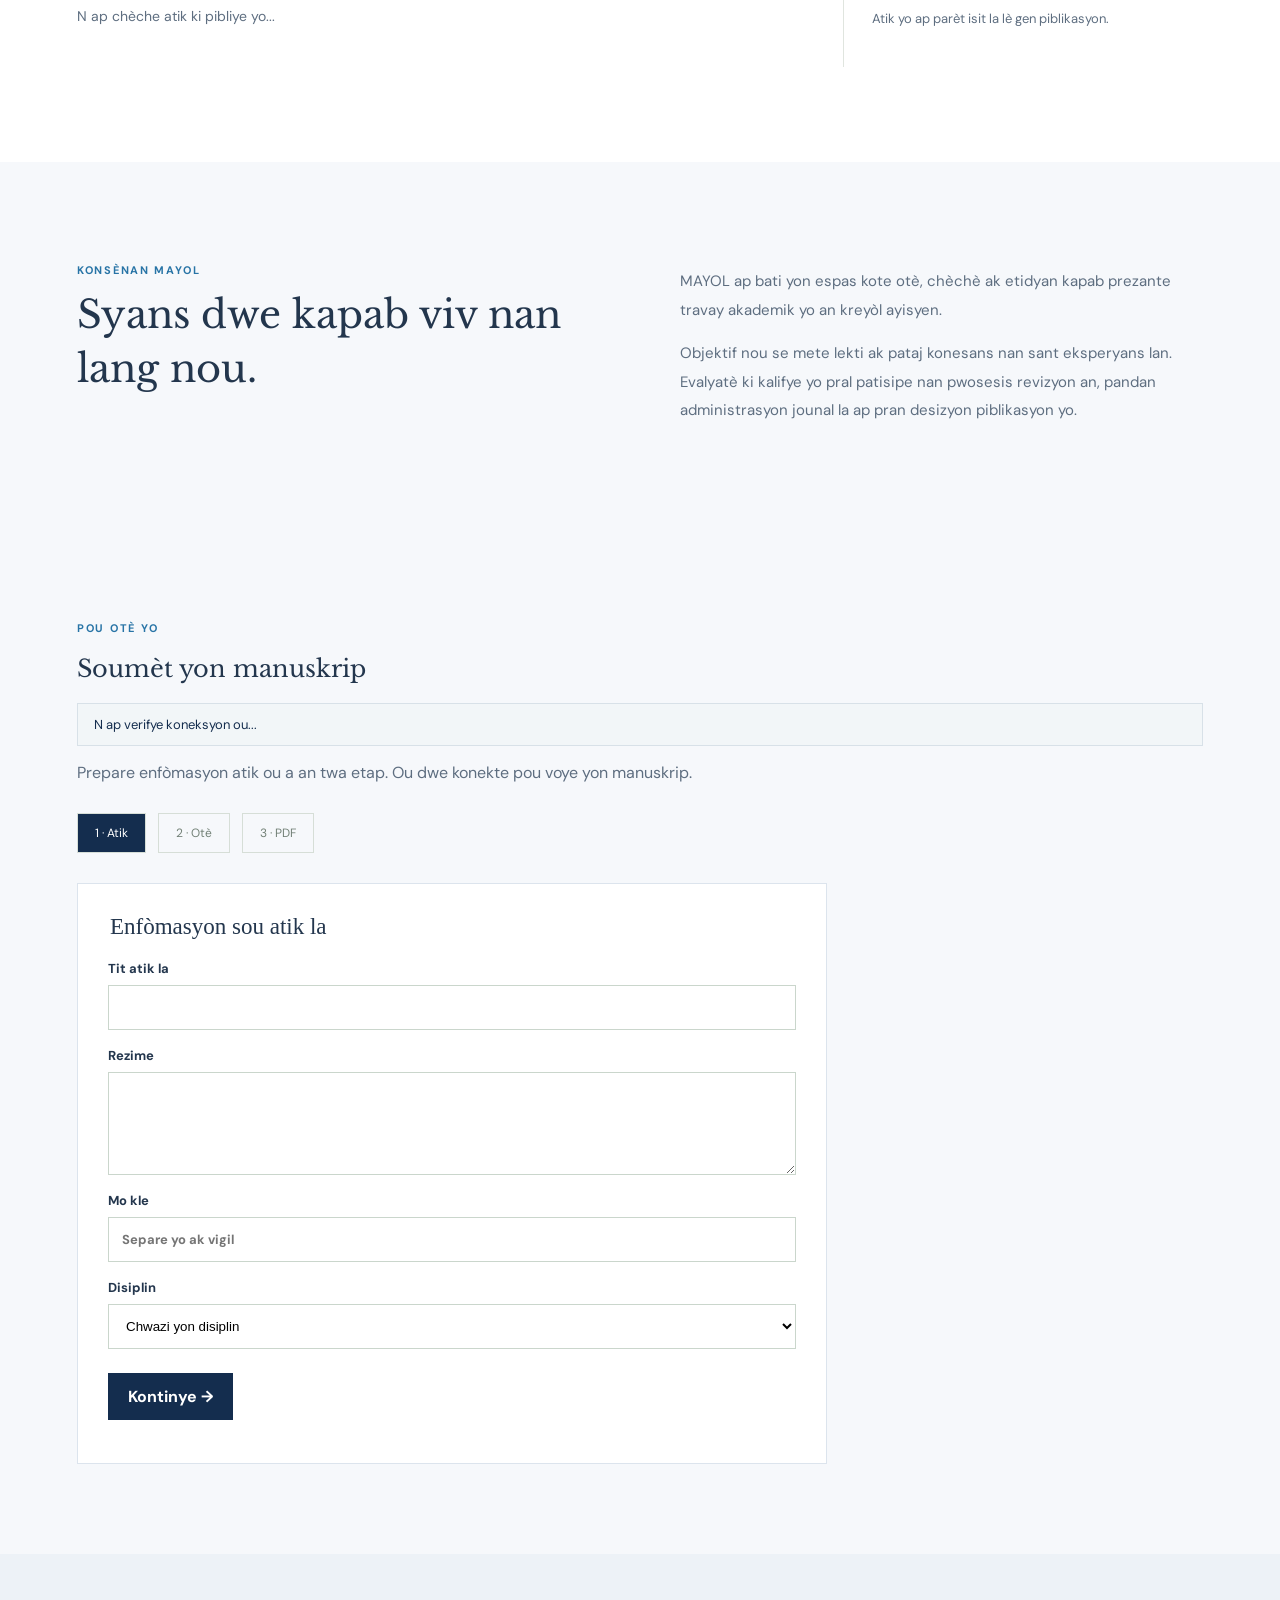
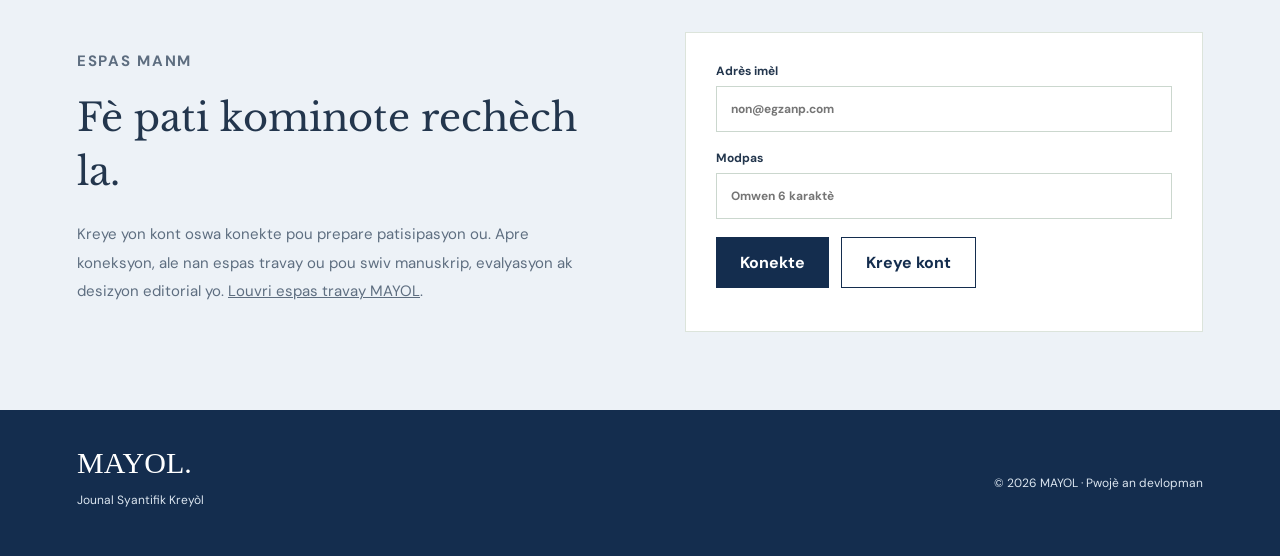
==== commit 36d7a8d3: "Link MAYOL homepage to role-based editorial dashboard" ====
--- a/index.html
+++ b/index.html
@@ -1,8 +1,8 @@
 <!doctype html>
 <html lang="ht"><head><meta charset="UTF-8"><meta name="viewport" content="width=device-width,initial-scale=1"><meta name="description" content="MAYOL — Jounal syantifik an kreyòl ayisyen. Rechèch, atik ak konesans akademik."><title>MAYOL — Jounal Syantifik Kreyòl</title><link rel="stylesheet" href="./style.css"></head>
 <body><a class="skip" href="#atik">Ale nan atik yo</a><div class="utility"><div class="wrap">YON ESPAS POU RECHÈCH AN KREYÒL AYISYEN <span>JOUNAL AKADEMIK · VÈSYON DEVLOPMAN</span></div></div>
-<header class="site-header"><div class="wrap header-inner"><a class="brand" href="./" aria-label="MAYOL, paj dakèy"><span class="brand-mark">M.</span><span class="brand-text"><strong>MAYOL</strong><small>JOUNAL SYANTIFIK KREYÒL</small></span></a><button class="menu-toggle" id="menu-toggle" aria-expanded="false" aria-controls="main-nav">Meni ☰</button><nav id="main-nav" aria-label="Navigasyon prensipal"><a href="#atik">Rechèch</a><a href="#soumèt">Soumèt atik</a><a href="#misyon">Konsènan jounal la</a><a href="#kont">Espas mwen</a><a class="nav-cta" href="#soumèt">Soumèt yon atik <span aria-hidden="true">↗</span></a></nav></div></header>
+<header class="site-header"><div class="wrap header-inner"><a class="brand" href="./" aria-label="MAYOL, paj dakèy"><span class="brand-mark">M.</span><span class="brand-text"><strong>MAYOL</strong><small>JOUNAL SYANTIFIK KREYÒL</small></span></a><button class="menu-toggle" id="menu-toggle" aria-expanded="false" aria-controls="main-nav">Meni ☰</button><nav id="main-nav" aria-label="Navigasyon prensipal"><a href="#atik">Rechèch</a><a href="#soumèt">Soumèt atik</a><a href="#misyon">Konsènan jounal la</a><a href="./dashboard.html">Espas travay</a><a href="#kont">Espas mwen</a><a class="nav-cta" href="#soumèt">Soumèt yon atik <span aria-hidden="true">↗</span></a></nav></div></header>
 <main><section class="intro wrap"><div class="intro-main"><p class="kicker">MAYOL · JOUNAL SYANTIFIK KREYÒL</p><h1>Rechèch ak konesans <em>an kreyòl.</em></h1><p class="lead">Dekouvri atik, tèz ak rechèch akademik. Yon espas ouvè pou syans ak refleksyon nan lang nou.</p><form id="hero-search" class="hero-search"><label for="hero-query">Chèche atik, otè oswa sijè</label><div><input id="hero-query" type="search" placeholder="Egzanp: edikasyon, sante, istwa..." required><button type="submit">Chèche →</button></div></form></div><aside class="intro-aside science-photo"><img src="https://images.pexels.com/photos/6208934/pexels-photo-6208934.jpeg?auto=compress&cs=tinysrgb&w=1000" alt="Yon chèchè nwa ki gen blouz laboratwa ap travay ak yon mikwoskòp" loading="eager" referrerpolicy="no-referrer"><div class="photo-caption"><span>RECHÈCH · DEKOUVÈT · KONESANS</span><strong>Syans pou tout moun, nan lang nou.</strong></div></aside></section><section class="disciplines wrap" aria-label="Disiplin syantifik"><div class="section-top"><div><p class="kicker">DEKOUVRI PA DOMÈN</p><h2>Disiplin syantifik</h2></div></div><div class="discipline-grid"><button data-topic="Edikasyon">Edikasyon <span>↗</span></button><button data-topic="Sante">Sante <span>↗</span></button><button data-topic="Syans sosyal">Syans sosyal <span>↗</span></button><button data-topic="Istwa">Istwa <span>↗</span></button><button data-topic="Ekonomi">Ekonomi <span>↗</span></button><button data-topic="Anviwònman">Anviwònman <span>↗</span></button></div></section><section id="atik" class="catalog"><div class="wrap"><div class="section-top"><div><p class="kicker">BIBLIYOTÈK AKADEMIK</p><h2>Eksplore piblikasyon yo</h2></div><span id="status" class="connection" aria-live="polite">Ap konekte...</span></div><div class="searchbar"><label class="search-label" for="article-search">Chèche nan piblikasyon yo</label><div class="search-controls"><input id="article-search" type="search" placeholder="Tit, sijè oswa mo kle..." autocomplete="off"><button id="search-button" type="button">Chèche <span aria-hidden="true">→</span></button></div><p class="search-hint">Rechèch la fèt nan atik ki deja pibliye yo.</p></div><div class="catalog-heading"><h3>Dènye atik yo</h3><span id="article-count" aria-live="polite">—</span></div><div class="publication-columns"><div><div id="articles" class="article-list"><div class="empty">N ap chèche atik ki pibliye yo...</div></div></div><aside class="recommendations"><h3>Atik rekòmande</h3><div id="recommended"><p>Atik yo ap parèt isit la lè gen piblikasyon.</p></div></aside></div></div></section>
 <section id="misyon" class="about wrap"><div><p class="kicker">KONSÈNAN MAYOL</p><h2>Syans dwe kapab viv nan lang nou.</h2></div><div class="about-copy"><p>MAYOL ap bati yon espas kote otè, chèchè ak etidyan kapab prezante travay akademik yo an kreyòl ayisyen.</p><p>Objektif nou se mete lekti ak pataj konesans nan sant eksperyans lan. Evalyatè ki kalifye yo pral patisipe nan pwosesis revizyon an, pandan administrasyon jounal la ap pran desizyon piblikasyon yo.</p></div></section>
-<section id="soumèt" class="submission wrap"><p class="kicker">POU OTÈ YO</p><h2>Soumèt yon manuskrip</h2><div id="submission-auth-status" class="submission-auth-status" role="status" aria-live="polite">N ap verifye koneksyon ou...</div><p>Prepare enfòmasyon atik ou a an twa etap. Ou dwe konekte pou voye yon manuskrip.</p><div class="stepper" aria-label="Etap soumèt"><span class="active">1 · Atik</span><span>2 · Otè</span><span>3 · PDF</span></div><form id="submission-form"><fieldset data-step="1"><legend>Enfòmasyon sou atik la</legend><label>Tit atik la <input name="title" required maxlength="250"></label><label>Rezime <textarea name="abstract" rows="5" required maxlength="4000"></textarea></label><label>Mo kle <input name="keywords" placeholder="Separe yo ak vigil"></label><label>Disiplin <select name="discipline" required><option value="">Chwazi yon disiplin</option><option>Edikasyon</option><option>Sante</option><option>Syans sosyal</option><option>Istwa</option><option>Ekonomi</option><option>Anviwònman</option><option>Lòt</option></select></label></fieldset><fieldset data-step="2" hidden><legend>Enfòmasyon sou otè yo</legend><label>Non otè prensipal la <input name="author" required></label><label>Afilyasyon (inivèsite oswa òganizasyon) <input name="affiliation" required></label><label>Lòt otè (si genyen) <textarea name="coauthors" rows="3" placeholder="Non ak afilyasyon chak otè"></textarea></label></fieldset><fieldset data-step="3" hidden><legend>Fichye manuskrip la</legend><label>PDF obligatwa <input name="pdf" type="file" accept=".pdf,application/pdf" required></label><p class="fineprint">Maksimòm 15 MB. Fichye a dwe rete prive jiskaske administrasyon an otorize piblikasyon an.</p></fieldset><div class="step-actions"><button type="button" id="step-back" class="outline" hidden>Tounen</button><button type="button" id="step-next">Kontinye →</button><button type="submit" id="submit-paper" hidden>Voye manuskrip la</button></div><p id="submission-message" role="status"></p></form></section><section id="kont" class="account-section"><div class="wrap account-grid"><div><p class="kicker">ESPAS MANM</p><h2>Fè pati kominote rechèch la.</h2><p>Kreye yon kont oswa konekte pou prepare patisipasyon ou. Espas soumèt atik ak evalyasyon yo toujou an devlopman.</p></div><div class="account-panel"><div id="account"><form id="auth"><label>Adrès imèl<input name="email" type="email" required placeholder="non@egzanp.com"></label><label>Modpas<input name="password" type="password" minlength="6" required placeholder="Omwen 6 karaktè"></label><div class="buttons"><button type="submit">Konekte</button><button type="button" id="signup" class="outline">Kreye kont</button></div></form></div><p id="message" role="status"></p></div></div></section></main>
+<section id="soumèt" class="submission wrap"><p class="kicker">POU OTÈ YO</p><h2>Soumèt yon manuskrip</h2><div id="submission-auth-status" class="submission-auth-status" role="status" aria-live="polite">N ap verifye koneksyon ou...</div><p>Prepare enfòmasyon atik ou a an twa etap. Ou dwe konekte pou voye yon manuskrip.</p><div class="stepper" aria-label="Etap soumèt"><span class="active">1 · Atik</span><span>2 · Otè</span><span>3 · PDF</span></div><form id="submission-form"><fieldset data-step="1"><legend>Enfòmasyon sou atik la</legend><label>Tit atik la <input name="title" required maxlength="250"></label><label>Rezime <textarea name="abstract" rows="5" required maxlength="4000"></textarea></label><label>Mo kle <input name="keywords" placeholder="Separe yo ak vigil"></label><label>Disiplin <select name="discipline" required><option value="">Chwazi yon disiplin</option><option>Edikasyon</option><option>Sante</option><option>Syans sosyal</option><option>Istwa</option><option>Ekonomi</option><option>Anviwònman</option><option>Lòt</option></select></label></fieldset><fieldset data-step="2" hidden><legend>Enfòmasyon sou otè yo</legend><label>Non otè prensipal la <input name="author" required></label><label>Afilyasyon (inivèsite oswa òganizasyon) <input name="affiliation" required></label><label>Lòt otè (si genyen) <textarea name="coauthors" rows="3" placeholder="Non ak afilyasyon chak otè"></textarea></label></fieldset><fieldset data-step="3" hidden><legend>Fichye manuskrip la</legend><label>PDF obligatwa <input name="pdf" type="file" accept=".pdf,application/pdf" required></label><p class="fineprint">Maksimòm 15 MB. Fichye a dwe rete prive jiskaske administrasyon an otorize piblikasyon an.</p></fieldset><div class="step-actions"><button type="button" id="step-back" class="outline" hidden>Tounen</button><button type="button" id="step-next">Kontinye →</button><button type="submit" id="submit-paper" hidden>Voye manuskrip la</button></div><p id="submission-message" role="status"></p></form></section><section id="kont" class="account-section"><div class="wrap account-grid"><div><p class="kicker">ESPAS MANM</p><h2>Fè pati kominote rechèch la.</h2><p>Kreye yon kont oswa konekte pou prepare patisipasyon ou. Apre koneksyon, ale nan espas travay ou pou swiv manuskrip, evalyasyon ak desizyon editorial yo. <a href="./dashboard.html">Louvri espas travay MAYOL</a>.</p></div><div class="account-panel"><div id="account"><form id="auth"><label>Adrès imèl<input name="email" type="email" required placeholder="non@egzanp.com"></label><label>Modpas<input name="password" type="password" minlength="6" required placeholder="Omwen 6 karaktè"></label><div class="buttons"><button type="submit">Konekte</button><button type="button" id="signup" class="outline">Kreye kont</button></div></form></div><p id="message" role="status"></p></div></div></section></main>
 <footer><div class="wrap footer-inner"><div><strong>MAYOL.</strong><p>Jounal Syantifik Kreyòl</p></div><span>© 2026 MAYOL · Pwojè an devlopman</span></div></footer><script type="module" src="./app.js"></script></body></html>
--- a/style.css
+++ b/style.css
@@ -5,3 +5,6 @@
 
 /* Scientific editorial image in the homepage hero */
 .intro-aside.science-photo{position:relative;padding:0;min-height:365px;overflow:hidden;background:#142d4e}.science-photo img{display:block;width:100%;height:100%;min-height:365px;object-fit:cover;object-position:center;filter:saturate(.75) contrast(1.04)}.science-photo:after{content:"";position:absolute;inset:35% 0 0;background:linear-gradient(transparent,rgba(12,31,52,.86));pointer-events:none}.science-photo .photo-caption{position:absolute;bottom:24px;left:25px;right:25px;z-index:1;color:#fff;display:grid;gap:10px}.photo-caption span{font-size:10px;letter-spacing:1.4px;font-weight:700;color:#e0e9f3}.photo-caption strong{font:20px/1.5 Georgia,serif;font-weight:400}@media(max-width:820px){.intro-aside.science-photo,.science-photo img{min-height:240px}}
+
+/* Author session indicator beside manuscript submission */
+.submission-auth-status{display:flex;align-items:center;flex-wrap:wrap;gap:10px;margin:16px 0;padding:12px 16px;background:#f2f6f8;border:1px solid #d8e1e8;color:#142d4e;font-size:13px}.submission-auth-status .auth-dot{width:9px;height:9px;border-radius:50%;background:#24835b;display:inline-block}.submission-auth-status .auth-dot.offline{background:#a26d37}.submission-auth-status .auth-email{overflow-wrap:anywhere}.submission-auth-status a{color:#142d4e;text-decoration:underline;font-weight:700}.submission-auth-status button{margin-left:auto;padding:8px 12px;background:#fff;color:#142d4e;border:1px solid #142d4e;cursor:pointer;font-weight:700}
